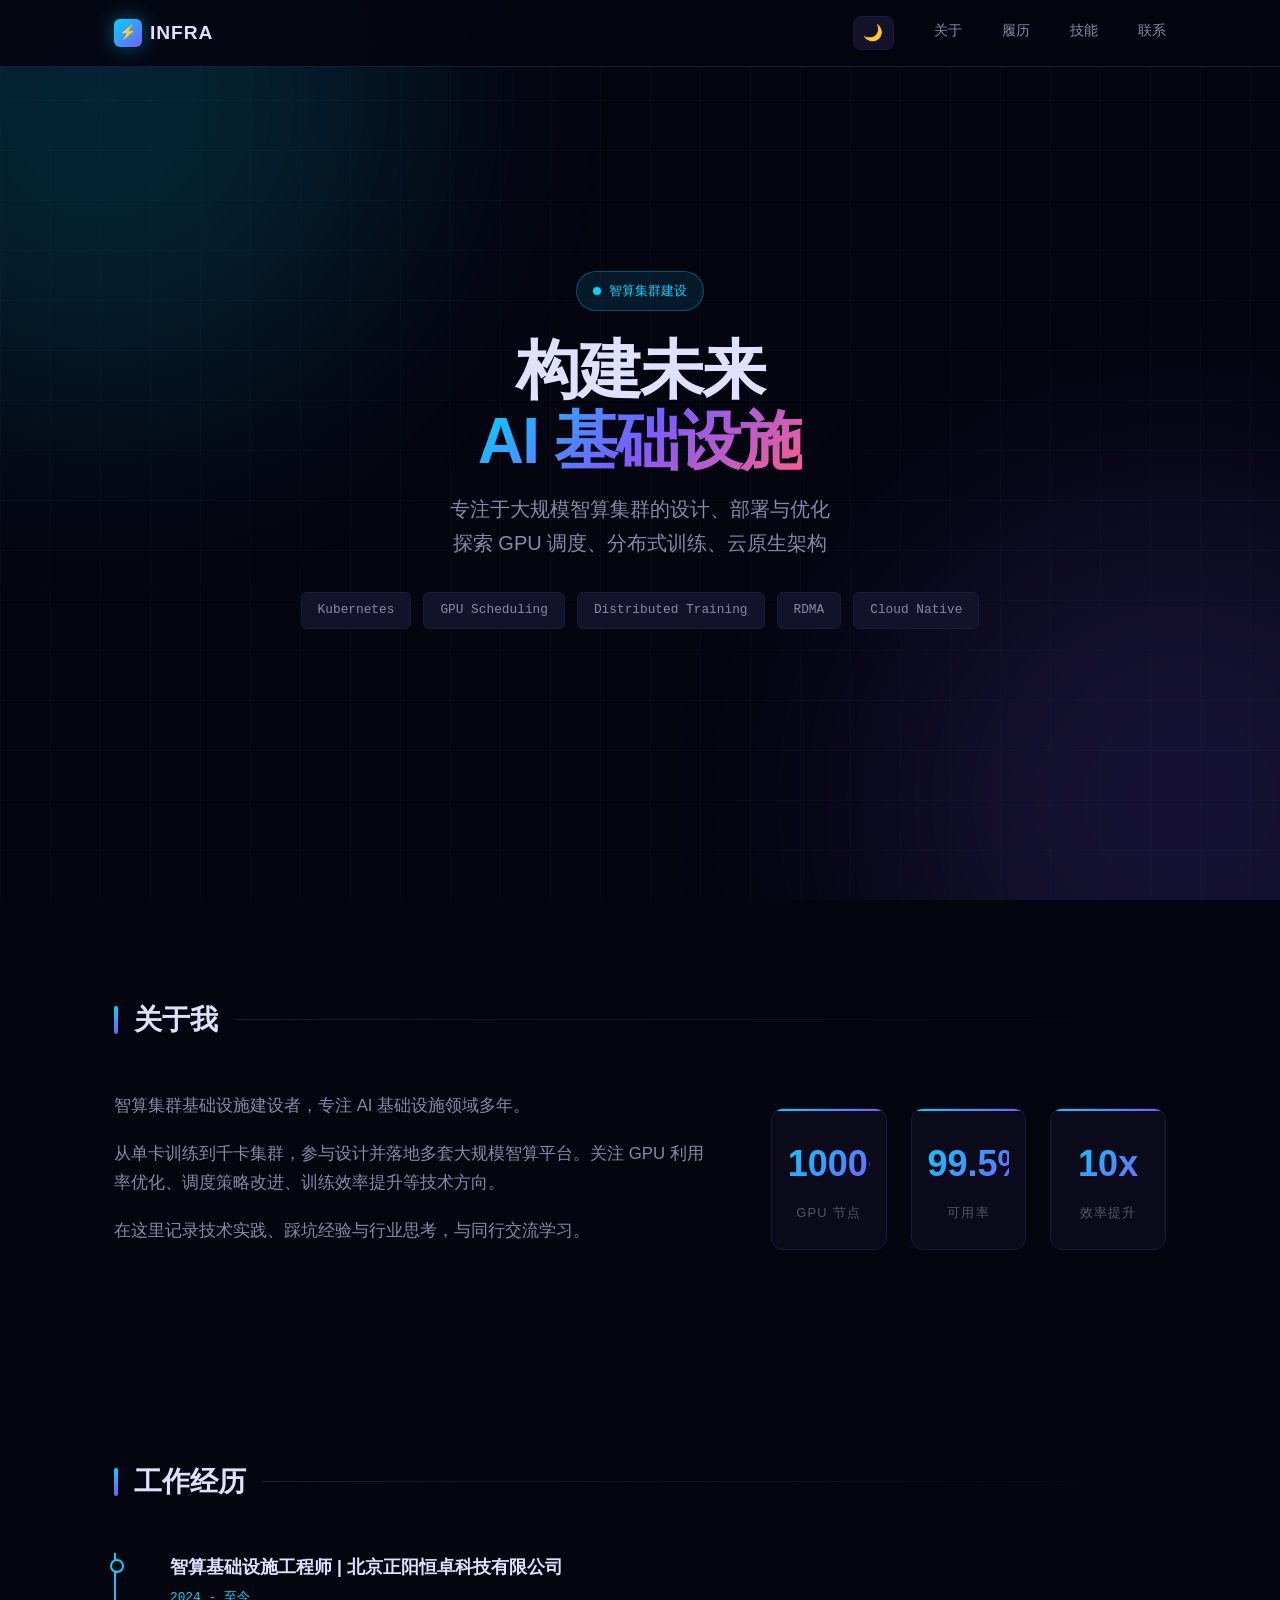
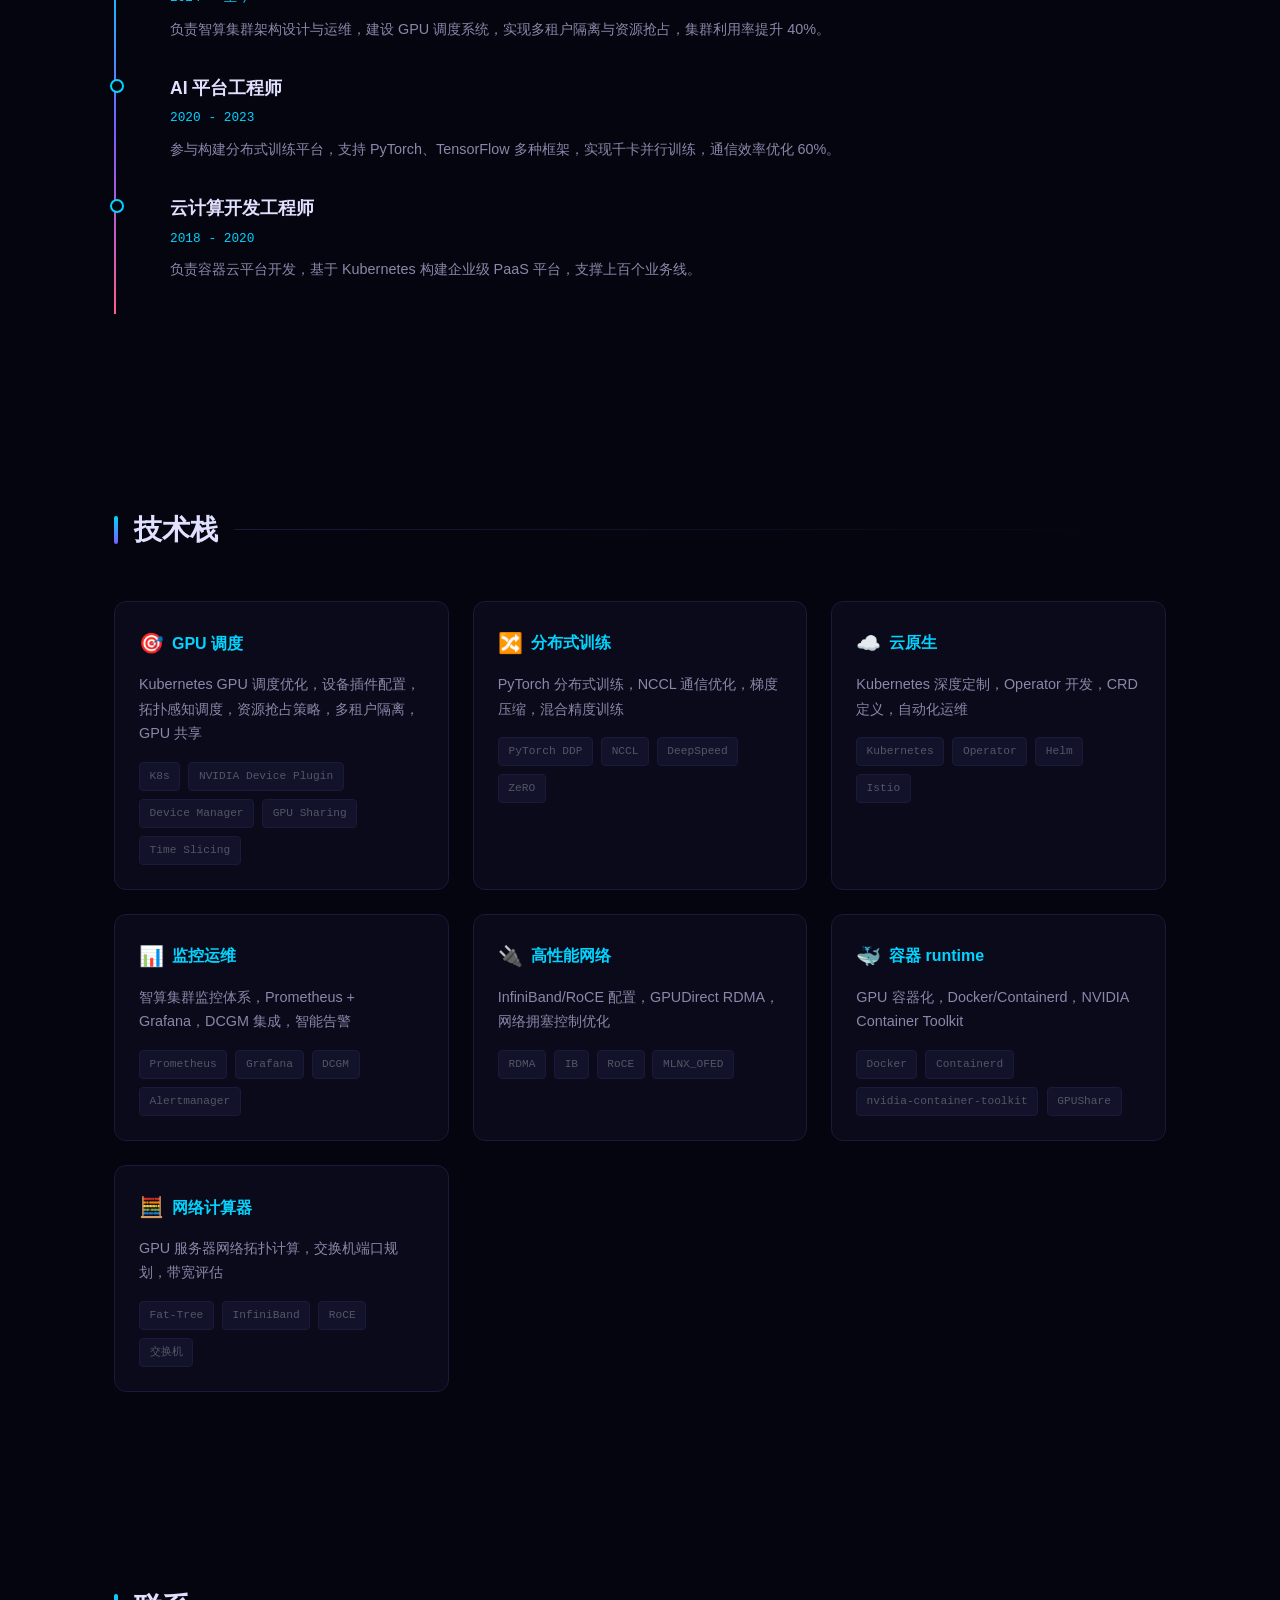
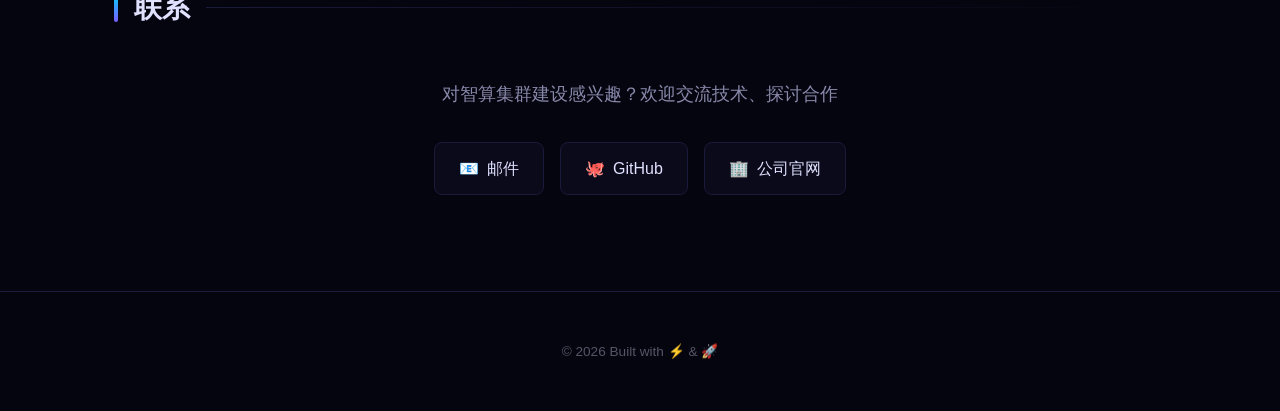
==== index.html @ 7a3b82a7 "feat: 添加网络拓扑计算器工具" ====
<!DOCTYPE html>
<html lang="zh-CN">
<head>
    <meta charset="UTF-8">
    <meta name="viewport" content="width=device-width, initial-scale=1.0">
    <title>智算基础设施 | AI Infrastructure Engineer</title>
    <link rel="stylesheet" href="css/style.css">
    <link rel="icon" href="data:image/svg+xml,<svg xmlns='http://www.w3.org/2000/svg' viewBox='0 0 100 100'><text y='.9em' font-size='90'>⚡</text></svg>">
    <meta name="description" content="智算集群基础设施建设 - GPU调度、分布式训练、容器编排">
</head>
<body>
    <nav class="navbar">
        <div class="nav-container">
            <a href="/" class="logo">
                <span class="logo-icon">⚡</span>
                <span>INFRA</span>
            </a>
            <ul class="nav-links">
                <li><button id="theme-toggle" class="theme-btn" title="切换主题">🌙</button></li>
                <li><a href="#about">关于</a></li>
                <li><a href="#experience">履历</a></li>
                <li><a href="#skills">技能</a></li>
                <li><a href="#contact">联系</a></li>
            </ul>
        </div>
    </nav>

    <section class="hero">
        <div class="hero-content">
            <div class="hero-badge">
                <span class="pulse"></span>
                <span>智算集群建设</span>
            </div>
            <h1>
                构建未来<br>
                <span class="gradient">AI 基础设施</span>
            </h1>
            <p class="subtitle">
                专注于大规模智算集群的设计、部署与优化<br>
                探索 GPU 调度、分布式训练、云原生架构
            </p>
            <div class="hero-tags">
                <span class="tag">Kubernetes</span>
                <span class="tag">GPU Scheduling</span>
                <span class="tag">Distributed Training</span>
                <span class="tag">RDMA</span>
                <span class="tag">Cloud Native</span>
            </div>
        </div>
    </section>

    <main>
        <section id="about" class="section">
            <div class="container">
                <h2 class="section-title">关于我</h2>
                <div class="about-content">
                    <div class="about-text">
                        <p>智算集群基础设施建设者，专注 AI 基础设施领域多年。</p>
                        <p>从单卡训练到千卡集群，参与设计并落地多套大规模智算平台。关注 GPU 利用率优化、调度策略改进、训练效率提升等技术方向。</p>
                        <p>在这里记录技术实践、踩坑经验与行业思考，与同行交流学习。</p>
                    </div>
                    <div class="about-stats">
                        <div class="stat">
                            <span class="stat-number">1000+</span>
                            <span class="stat-label">GPU 节点</span>
                        </div>
                        <div class="stat">
                            <span class="stat-number">99.5%</span>
                            <span class="stat-label">可用率</span>
                        </div>
                        <div class="stat">
                            <span class="stat-number">10x</span>
                            <span class="stat-label">效率提升</span>
                        </div>
                    </div>
                </div>
            </div>
        </section>

        <section id="experience" class="section">
            <div class="container">
                <h2 class="section-title">工作经历</h2>
                <div class="timeline">
                    <div class="timeline-item">
                        <h3>智算基础设施工程师 | 北京正阳恒卓科技有限公司</h3>
                        <div class="time">2024 - 至今</div>
                        <p>负责智算集群架构设计与运维，建设 GPU 调度系统，实现多租户隔离与资源抢占，集群利用率提升 40%。</p>
                    </div>
                    <div class="timeline-item">
                        <h3>AI 平台工程师</h3>
                        <div class="time">2020 - 2023</div>
                        <p>参与构建分布式训练平台，支持 PyTorch、TensorFlow 多种框架，实现千卡并行训练，通信效率优化 60%。</p>
                    </div>
                    <div class="timeline-item">
                        <h3>云计算开发工程师</h3>
                        <div class="time">2018 - 2020</div>
                        <p>负责容器云平台开发，基于 Kubernetes 构建企业级 PaaS 平台，支撑上百个业务线。</p>
                    </div>
                </div>
            </div>
        </section>

        <section id="skills" class="section">
            <div class="container">
                <h2 class="section-title">技术栈</h2>
                <div class="skills-grid">
                    <a href="docs/gpu-scheduling.html" class="skill-card">
                        <h3><span class="icon">🎯</span> GPU 调度</h3>
                        <p>Kubernetes GPU 调度优化，设备插件配置，拓扑感知调度，资源抢占策略，多租户隔离，GPU 共享</p>
                        <div class="skill-tags">
                            <span>K8s</span>
                            <span>NVIDIA Device Plugin</span>
                            <span>Device Manager</span>
                            <span>GPU Sharing</span>
                            <span>Time Slicing</span>
                        </div>
                    </a>
                    <a href="docs/distributed-training.html" class="skill-card">
                        <h3><span class="icon">🔀</span> 分布式训练</h3>
                        <p>PyTorch 分布式训练，NCCL 通信优化，梯度压缩，混合精度训练</p>
                        <div class="skill-tags">
                            <span>PyTorch DDP</span>
                            <span>NCCL</span>
                            <span>DeepSpeed</span>
                            <span>ZeRO</span>
                        </div>
                    </a>
                    <a href="docs/cloud-native.html" class="skill-card">
                        <h3><span class="icon">☁️</span> 云原生</h3>
                        <p>Kubernetes 深度定制，Operator 开发，CRD 定义，自动化运维</p>
                        <div class="skill-tags">
                            <span>Kubernetes</span>
                            <span>Operator</span>
                            <span>Helm</span>
                            <span>Istio</span>
                        </div>
                    </a>
                    <a href="docs/monitoring.html" class="skill-card">
                        <h3><span class="icon">📊</span> 监控运维</h3>
                        <p>智算集群监控体系，Prometheus + Grafana，DCGM 集成，智能告警</p>
                        <div class="skill-tags">
                            <span>Prometheus</span>
                            <span>Grafana</span>
                            <span>DCGM</span>
                            <span>Alertmanager</span>
                        </div>
                    </a>
                    <a href="docs/network.html" class="skill-card">
                        <h3><span class="icon">🔌</span> 高性能网络</h3>
                        <p>InfiniBand/RoCE 配置，GPUDirect RDMA，网络拥塞控制优化</p>
                        <div class="skill-tags">
                            <span>RDMA</span>
                            <span>IB</span>
                            <span>RoCE</span>
                            <span>MLNX_OFED</span>
                        </div>
                    </a>
                    <a href="docs/container.html" class="skill-card">
                        <h3><span class="icon">🐳</span> 容器 runtime</h3>
                        <p>GPU 容器化，Docker/Containerd，NVIDIA Container Toolkit</p>
                        <div class="skill-tags">
                            <span>Docker</span>
                            <span>Containerd</span>
                            <span>nvidia-container-toolkit</span>
                            <span>GPUShare</span>
                        </div>
                    </a>
                    <a href="docs/network-calc.html" class="skill-card">
                        <h3><span class="icon">🧮</span> 网络计算器</h3>
                        <p>GPU 服务器网络拓扑计算，交换机端口规划，带宽评估</p>
                        <div class="skill-tags">
                            <span>Fat-Tree</span>
                            <span>InfiniBand</span>
                            <span>RoCE</span>
                            <span>交换机</span>
                        </div>
                    </a>
                </div>
            </div>
        </section>

        <section id="contact" class="section">
            <div class="container">
                <h2 class="section-title">联系</h2>
                <div class="contact-content">
                    <p>对智算集群建设感兴趣？欢迎交流技术、探讨合作</p>
                    <div class="contact-links">
                        <a href="mailto:fanshenghui@zhengytech.com" class="contact-link">
                            <span>📧</span> 邮件
                        </a>
                        <a href="https://github.com/fansh0102" target="_blank" class="contact-link">
                            <span>🐙</span> GitHub
                        </a>
                        <a href="https://www.zhengytech.com/" target="_blank" class="contact-link">
                            <span>🏢</span> 公司官网
                        </a>
                    </div>
                </div>
            </div>
        </section>
    </main>

    <footer>
        <div class="container">
            <p>&copy; 2026 Built with ⚡ & 🚀</p>
        </div>
    </footer>

    <script>
    // 主题切换
    const toggle = document.getElementById('theme-toggle');
    const root = document.documentElement;
    
    // 读取本地保存的主题
    const savedTheme = localStorage.getItem('theme');
    if (savedTheme === 'light') {
        root.setAttribute('data-theme', 'light');
        toggle.textContent = '☀️';
    }
    
    toggle.addEventListener('click', () => {
        const current = root.getAttribute('data-theme');
        if (current === 'light') {
            root.removeAttribute('data-theme');
            localStorage.setItem('theme', 'dark');
            toggle.textContent = '🌙';
        } else {
            root.setAttribute('data-theme', 'light');
            localStorage.setItem('theme', 'light');
            toggle.textContent = '☀️';
        }
    });
    
    // 入场动画
    const observer = new IntersectionObserver((entries) => {
        entries.forEach(entry => {
            if (entry.isIntersecting) {
                entry.target.classList.add('visible');
            }
        });
    }, { threshold: 0.1 });
    
    document.querySelectorAll('.section, .timeline-item, .skill-card, .stat, .contact-link').forEach(el => {
        el.classList.add('fade-in');
        observer.observe(el);
    });
    </script>
</body>
</html>
---- css/style.css ----
/* === Base === */
:root {
    --bg-primary: #050510;
    --bg-secondary: #0a0a1a;
    --bg-tertiary: #12122a;
    --text-primary: #e0e0ff;
    --text-secondary: #8888aa;
    --text-muted: #555566;
    --accent: #00d4ff;
    --accent-secondary: #7b5cff;
    --accent-tertiary: #ff5c8d;
    --accent-dim: rgba(0, 212, 255, 0.1);
    --border: #1a1a3a;
    --glow: rgba(0, 212, 255, 0.4);
    --font-sans: -apple-system, BlinkMacSystemFont, 'Segoe UI', Roboto, 'Noto Sans SC', sans-serif;
    --font-mono: 'JetBrains Mono', 'Fira Code', 'Consolas', monospace;
}

/* 亮色主题 */
[data-theme="light"] {
    --bg-primary: #f5f7fa;
    --bg-secondary: #ffffff;
    --bg-tertiary: #e8ecf1;
    --text-primary: #1a1a2e;
    --text-secondary: #4a4a6a;
    --text-muted: #8888aa;
    --accent: #0066ff;
    --accent-secondary: #6644ff;
    --accent-tertiary: #ff4477;
    --accent-dim: rgba(0, 102, 255, 0.08);
    --border: #dde1e8;
    --glow: rgba(0, 102, 255, 0.3);
}

[data-theme="light"] body::before {
    background-image: 
        linear-gradient(rgba(0, 102, 255, 0.05) 1px, transparent 1px),
        linear-gradient(90deg, rgba(0, 102, 255, 0.05) 1px, transparent 1px);
}

[data-theme="light"] .navbar {
    background: rgba(245, 247, 250, 0.9);
}

[data-theme="light"] .hero::before {
    background: var(--accent);
}

[data-theme="light"] .hero::after {
    background: var(--accent-secondary);
}

* {
    margin: 0;
    padding: 0;
    box-sizing: border-box;
}

html {
    scroll-behavior: smooth;
}

body {
    font-family: var(--font-sans);
    background: var(--bg-primary);
    color: var(--text-primary);
    line-height: 1.7;
    min-height: 100vh;
    overflow-x: hidden;
}

/* Background grid pattern */
body::before {
    content: '';
    position: fixed;
    top: 0;
    left: 0;
    width: 100%;
    height: 100%;
    background-image: 
        linear-gradient(rgba(0, 212, 255, 0.03) 1px, transparent 1px),
        linear-gradient(90deg, rgba(0, 212, 255, 0.03) 1px, transparent 1px);
    background-size: 50px 50px;
    pointer-events: none;
    z-index: -1;
}

a {
    color: var(--accent);
    text-decoration: none;
    transition: all 0.3s;
}

a:hover {
    color: var(--accent-secondary);
    text-shadow: 0 0 10px var(--glow);
}

.container {
    max-width: 1100px;
    margin: 0 auto;
    padding: 0 1.5rem;
}

/* === Navbar === */
.navbar {
    position: fixed;
    top: 0;
    left: 0;
    right: 0;
    background: rgba(5, 5, 16, 0.9);
    backdrop-filter: blur(20px);
    border-bottom: 1px solid var(--border);
    z-index: 1000;
    padding: 1rem 0;
}

.nav-container {
    max-width: 1100px;
    margin: 0 auto;
    padding: 0 1.5rem;
    display: flex;
    justify-content: space-between;
    align-items: center;
}

.logo {
    font-size: 1.2rem;
    font-weight: 700;
    color: var(--text-primary);
    display: flex;
    align-items: center;
    gap: 0.5rem;
    letter-spacing: 0.05em;
}

.logo .logo-icon {
    width: 28px;
    height: 28px;
    background: linear-gradient(135deg, var(--accent), var(--accent-secondary));
    border-radius: 6px;
    display: flex;
    align-items: center;
    justify-content: center;
    font-size: 14px;
    box-shadow: 0 0 20px var(--glow);
}

.logo:hover {
    color: var(--accent);
    text-shadow: 0 0 20px var(--glow);
}

.nav-links {
    display: flex;
    list-style: none;
    gap: 2.5rem;
}

.nav-links a {
    color: var(--text-secondary);
    font-size: 0.9rem;
    font-weight: 500;
    position: relative;
    padding: 0.25rem 0;
}

.nav-links a::after {
    content: '';
    position: absolute;
    bottom: 0;
    left: 0;
    width: 0;
    height: 2px;
    background: linear-gradient(90deg, var(--accent), var(--accent-secondary));
    transition: width 0.3s;
}

.nav-links a:hover {
    color: var(--text-primary);
}

.nav-links a:hover::after {
    width: 100%;
}

/* 主题切换按钮 */
.theme-btn {
    background: var(--bg-tertiary);
    border: 1px solid var(--border);
    border-radius: 8px;
    padding: 0.4rem 0.6rem;
    font-size: 1rem;
    cursor: pointer;
    transition: all 0.3s;
}

.theme-btn:hover {
    border-color: var(--accent);
    transform: scale(1.1);
}

/* === Hero === */
.hero {
    min-height: 100vh;
    display: flex;
    align-items: center;
    justify-content: center;
    text-align: center;
    padding: 6rem 1.5rem;
    position: relative;
    overflow: hidden;
}

/* Animated gradient orbs */
.hero::before,
.hero::after {
    content: '';
    position: absolute;
    width: 600px;
    height: 600px;
    border-radius: 50%;
    filter: blur(120px);
    opacity: 0.15;
    animation: float 20s ease-in-out infinite;
}

.hero::before {
    background: var(--accent);
    top: -200px;
    left: -200px;
}

.hero::after {
    background: var(--accent-secondary);
    bottom: -200px;
    right: -200px;
    animation-delay: -10s;
}

@keyframes float {
    0%, 100% { transform: translate(0, 0) scale(1); }
    33% { transform: translate(30px, -30px) scale(1.05); }
    66% { transform: translate(-20px, 20px) scale(0.95); }
}

.hero-content {
    position: relative;
    z-index: 1;
    max-width: 800px;
}

.hero-badge {
    display: inline-flex;
    align-items: center;
    gap: 0.5rem;
    padding: 0.5rem 1rem;
    background: var(--accent-dim);
    border: 1px solid rgba(0, 212, 255, 0.3);
    border-radius: 2rem;
    font-size: 0.8rem;
    color: var(--accent);
    margin-bottom: 1.5rem;
    animation: fadeInUp 0.8s ease-out;
}

.hero-badge .pulse {
    width: 8px;
    height: 8px;
    background: var(--accent);
    border-radius: 50%;
    animation: pulse 2s infinite;
}

@keyframes pulse {
    0%, 100% { opacity: 1; transform: scale(1); }
    50% { opacity: 0.5; transform: scale(1.2); }
}

.hero h1 {
    font-size: clamp(2.5rem, 6vw, 4rem);
    font-weight: 800;
    letter-spacing: -0.03em;
    margin-bottom: 1rem;
    line-height: 1.1;
    animation: fadeInUp 0.8s ease-out 0.1s both;
}

.hero h1 .gradient {
    background: linear-gradient(135deg, var(--accent) 0%, var(--accent-secondary) 50%, var(--accent-tertiary) 100%);
    -webkit-background-clip: text;
    -webkit-text-fill-color: transparent;
    background-clip: text;
}

.hero .subtitle {
    font-size: 1.25rem;
    color: var(--text-secondary);
    margin-bottom: 2rem;
    animation: fadeInUp 0.8s ease-out 0.2s both;
}

.hero-tags {
    display: flex;
    justify-content: center;
    flex-wrap: wrap;
    gap: 0.75rem;
    animation: fadeInUp 0.8s ease-out 0.3s both;
}

.tag {
    padding: 0.4rem 1rem;
    background: var(--bg-tertiary);
    border: 1px solid var(--border);
    border-radius: 6px;
    font-size: 0.8rem;
    color: var(--text-secondary);
    font-family: var(--font-mono);
    transition: all 0.3s;
}

.tag:hover {
    border-color: var(--accent);
    color: var(--accent);
    box-shadow: 0 0 15px rgba(0, 212, 255, 0.2);
}

@keyframes fadeInUp {
    from {
        opacity: 0;
        transform: translateY(20px);
    }
    to {
        opacity: 1;
        transform: translateY(0);
    }
}

/* === Section === */
.section {
    padding: 6rem 0;
    position: relative;
}

.section-title {
    font-size: 1.75rem;
    font-weight: 700;
    margin-bottom: 3rem;
    display: flex;
    align-items: center;
    gap: 1rem;
}

.section-title::before {
    content: '';
    width: 4px;
    height: 28px;
    background: linear-gradient(180deg, var(--accent), var(--accent-secondary));
    border-radius: 2px;
}

.section-title::after {
    content: '';
    flex: 1;
    height: 1px;
    background: linear-gradient(90deg, var(--border), transparent);
}

/* === About === */
.about-content {
    display: grid;
    grid-template-columns: 1.5fr 1fr;
    gap: 4rem;
    align-items: center;
}

.about-text p {
    color: var(--text-secondary);
    margin-bottom: 1.25rem;
    font-size: 1.05rem;
}

.about-stats {
    display: grid;
    grid-template-columns: repeat(3, 1fr);
    gap: 1.5rem;
}

.stat {
    background: var(--bg-secondary);
    border: 1px solid var(--border);
    border-radius: 12px;
    padding: 1.5rem 1rem;
    text-align: center;
    position: relative;
    overflow: hidden;
}

.stat::before {
    content: '';
    position: absolute;
    top: 0;
    left: 0;
    right: 0;
    height: 2px;
    background: linear-gradient(90deg, var(--accent), var(--accent-secondary));
}

.stat-number {
    display: block;
    font-size: 2.25rem;
    font-weight: 800;
    background: linear-gradient(135deg, var(--accent), var(--accent-secondary));
    -webkit-background-clip: text;
    -webkit-text-fill-color: transparent;
    background-clip: text;
    margin-bottom: 0.25rem;
}

.stat-label {
    font-size: 0.8rem;
    color: var(--text-muted);
    text-transform: uppercase;
    letter-spacing: 0.1em;
}

/* === Timeline === */
.timeline {
    position: relative;
    padding-left: 2rem;
}

.timeline::before {
    content: '';
    position: absolute;
    left: 0;
    top: 0;
    bottom: 0;
    width: 2px;
    background: linear-gradient(180deg, var(--accent), var(--accent-secondary), var(--accent-tertiary));
}

.timeline-item {
    position: relative;
    padding-bottom: 2rem;
    padding-left: 1.5rem;
}

.timeline-item::before {
    content: '';
    position: absolute;
    left: -2rem;
    top: 0.35rem;
    width: 10px;
    height: 10px;
    background: var(--bg-primary);
    border: 2px solid var(--accent);
    border-radius: 50%;
    transform: translateX(-4px);
}

.timeline-item h3 {
    font-size: 1.1rem;
    margin-bottom: 0.25rem;
    color: var(--text-primary);
}

.timeline-item .time {
    font-size: 0.8rem;
    color: var(--accent);
    font-family: var(--font-mono);
    margin-bottom: 0.5rem;
}

.timeline-item p {
    color: var(--text-secondary);
    font-size: 0.9rem;
}

/* === Skills === */
.skills-grid {
    display: grid;
    grid-template-columns: repeat(auto-fit, minmax(280px, 1fr));
    gap: 1.5rem;
}

.skill-card {
    background: var(--bg-secondary);
    border: 1px solid var(--border);
    border-radius: 12px;
    padding: 1.5rem;
    transition: all 0.3s;
}

.skill-card:hover {
    border-color: var(--accent-secondary);
    transform: translateY(-4px);
    box-shadow: 0 10px 40px rgba(0, 0, 0, 0.3);
}

.skill-card h3 {
    font-size: 1rem;
    margin-bottom: 0.75rem;
    display: flex;
    align-items: center;
    gap: 0.5rem;
}

.skill-card h3 .icon {
    font-size: 1.25rem;
}

.skill-card p {
    color: var(--text-secondary);
    font-size: 0.9rem;
    margin-bottom: 1rem;
}

.skill-tags {
    display: flex;
    flex-wrap: wrap;
    gap: 0.5rem;
}

.skill-tags span {
    padding: 0.25rem 0.6rem;
    background: var(--bg-tertiary);
    border-radius: 4px;
    font-size: 0.7rem;
    color: var(--text-muted);
    font-family: var(--font-mono);
    border: 1px solid var(--border);
}

/* === Contact === */
.contact-content {
    text-align: center;
    max-width: 600px;
    margin: 0 auto;
}

.contact-content p {
    color: var(--text-secondary);
    margin-bottom: 2rem;
    font-size: 1.1rem;
}

.contact-links {
    display: flex;
    justify-content: center;
    gap: 1rem;
    flex-wrap: wrap;
}

.contact-link {
    display: inline-flex;
    align-items: center;
    gap: 0.5rem;
    padding: 0.75rem 1.5rem;
    background: var(--bg-secondary);
    border: 1px solid var(--border);
    border-radius: 8px;
    color: var(--text-primary);
    font-weight: 500;
    transition: all 0.3s;
}

.contact-link:hover {
    border-color: var(--accent);
    color: var(--accent);
    box-shadow: 0 0 20px rgba(0, 212, 255, 0.2);
    transform: translateY(-2px);
}

/* === Footer === */
footer {
    padding: 3rem 0;
    border-top: 1px solid var(--border);
    text-align: center;
    color: var(--text-muted);
    font-size: 0.85rem;
}

footer a {
    color: var(--text-muted);
}

footer a:hover {
    color: var(--accent);
}

/* === Responsive === */
@media (max-width: 768px) {
    .nav-links {
        display: none;
    }
    
    .about-content {
        grid-template-columns: 1fr;
    }
    
    .about-stats {
        grid-template-columns: repeat(3, 1fr);
    }
    
    .hero h1 {
        font-size: 2.25rem;
    }
    
    .hero::before,
    .hero::after {
        width: 300px;
        height: 300px;
    }
}

/* === 入场动画 === */
.fade-in {
    opacity: 0;
    transform: translateY(30px);
    transition: opacity 0.6s ease-out, transform 0.6s ease-out;
}

.fade-in.visible {
    opacity: 1;
    transform: translateY(0);
}

/* 延迟动画 */
.timeline-item:nth-child(1) { transition-delay: 0.1s; }
.timeline-item:nth-child(2) { transition-delay: 0.2s; }
.timeline-item:nth-child(3) { transition-delay: 0.3s; }

.skill-card:nth-child(1) { transition-delay: 0.1s; }
.skill-card:nth-child(2) { transition-delay: 0.15s; }
.skill-card:nth-child(3) { transition-delay: 0.2s; }
.skill-card:nth-child(4) { transition-delay: 0.25s; }
.skill-card:nth-child(5) { transition-delay: 0.3s; }
.skill-card:nth-child(6) { transition-delay: 0.35s; }

.stat:nth-child(1) { transition-delay: 0.1s; }
.stat:nth-child(2) { transition-delay: 0.2s; }
.stat:nth-child(3) { transition-delay: 0.3s; }

/* 技能卡片悬停3D效果 */
.skill-card {
    transform-style: preserve-3d;
    perspective: 1000px;
}

.skill-card:hover {
    border-color: var(--accent-secondary);
    transform: translateY(-8px) rotateX(2deg);
    box-shadow: 0 15px 50px rgba(0, 0, 0, 0.3);
}
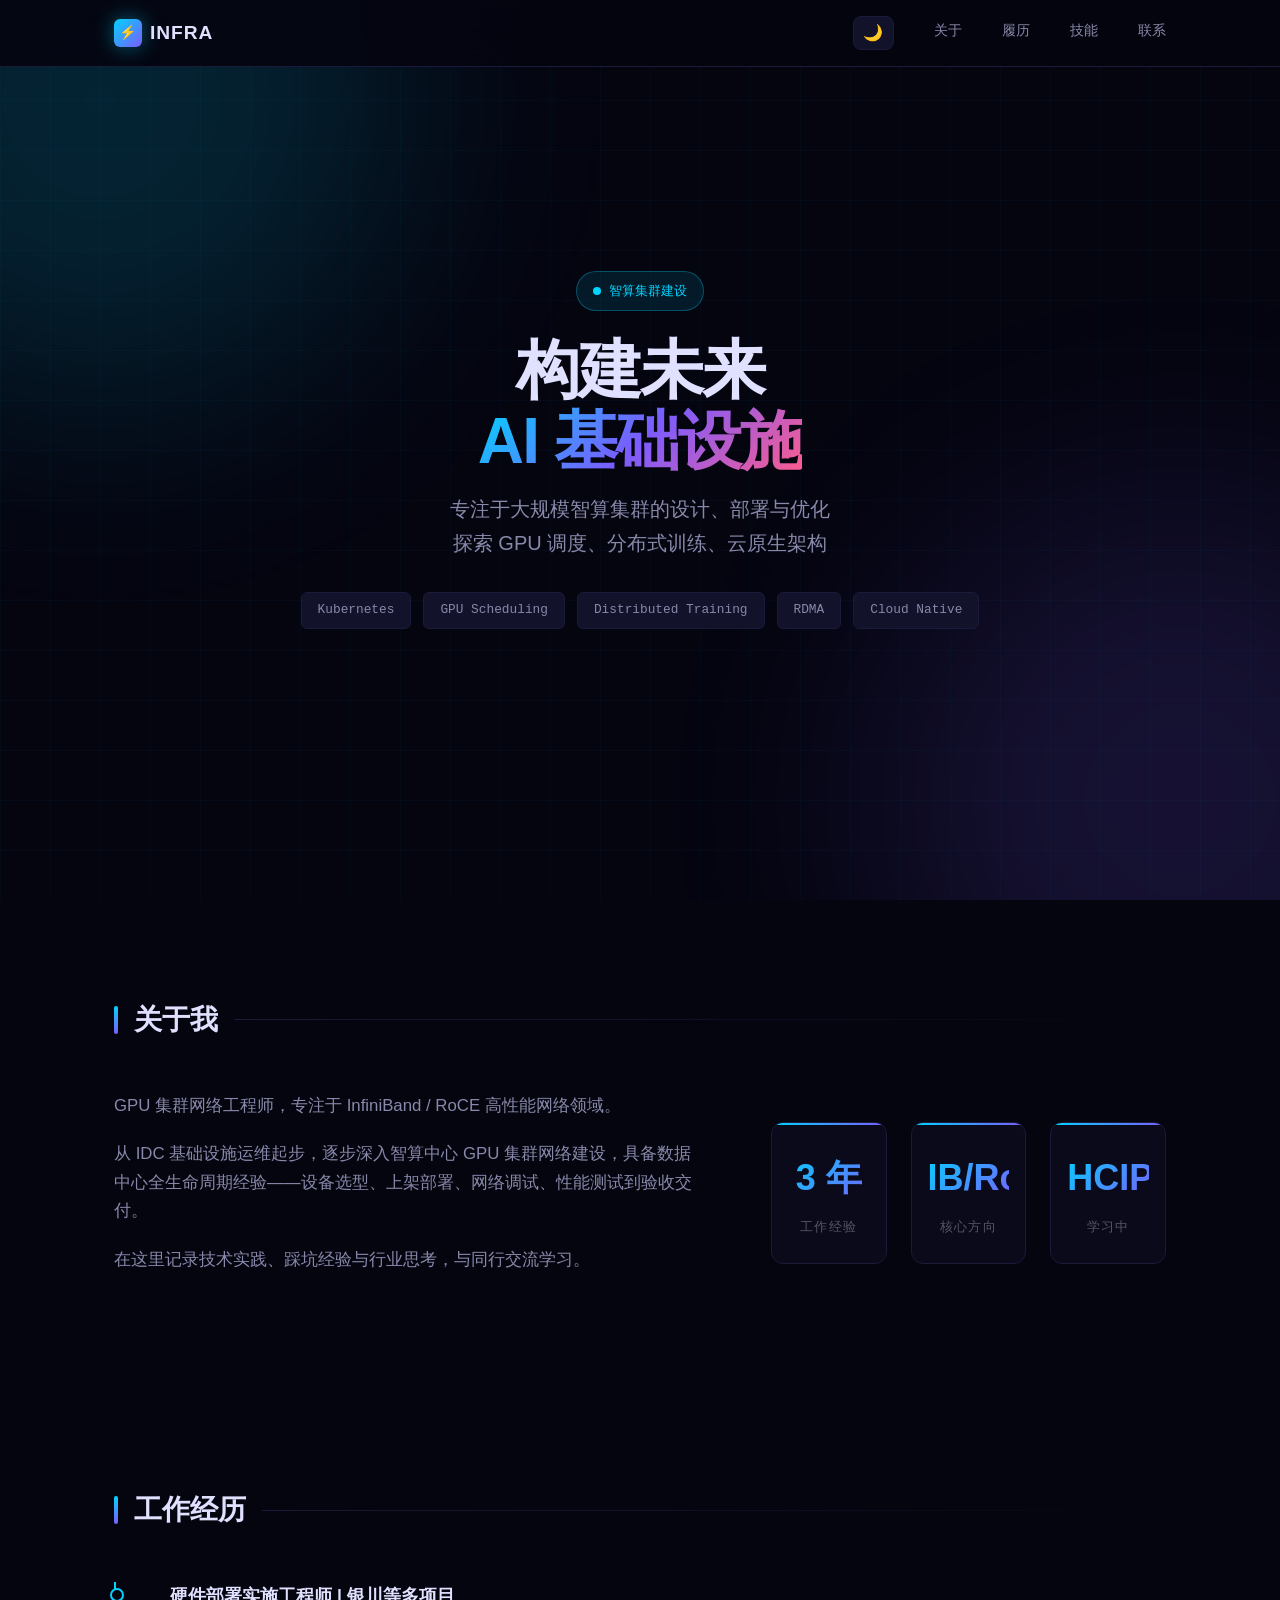
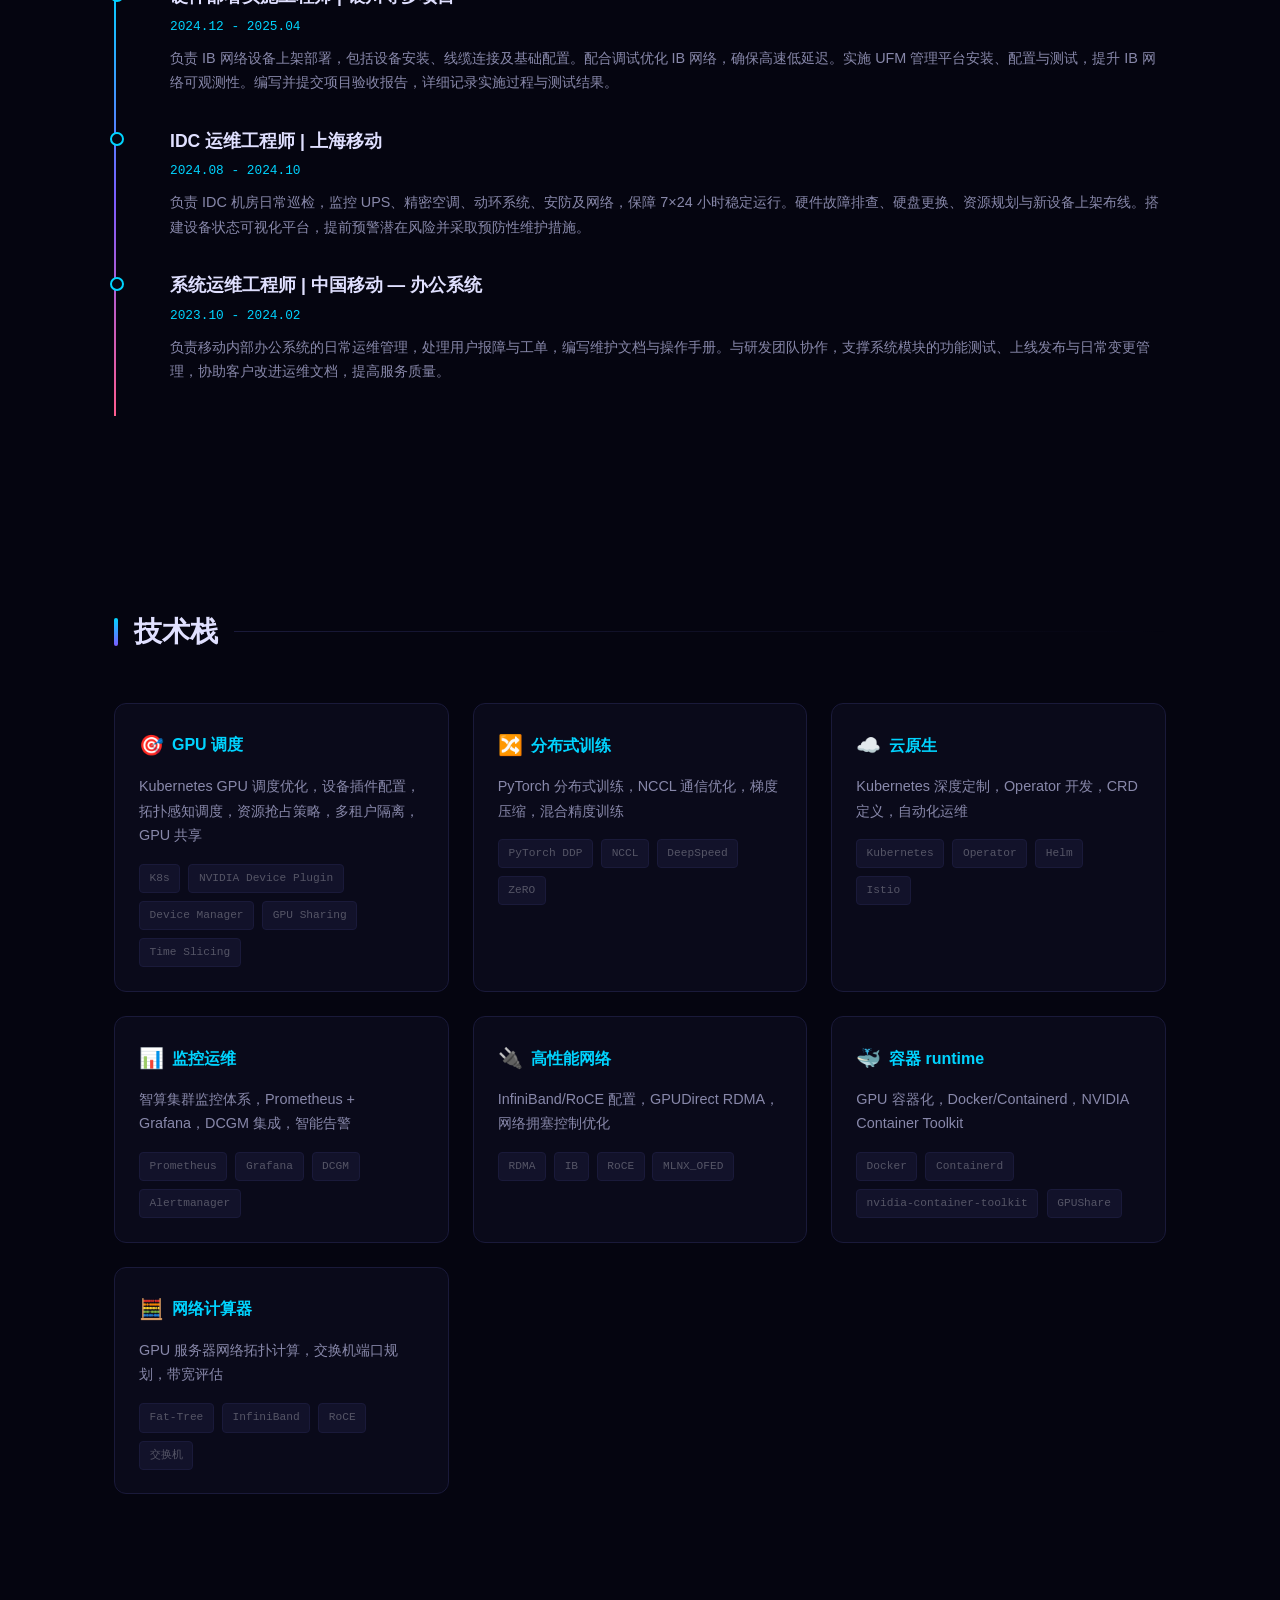
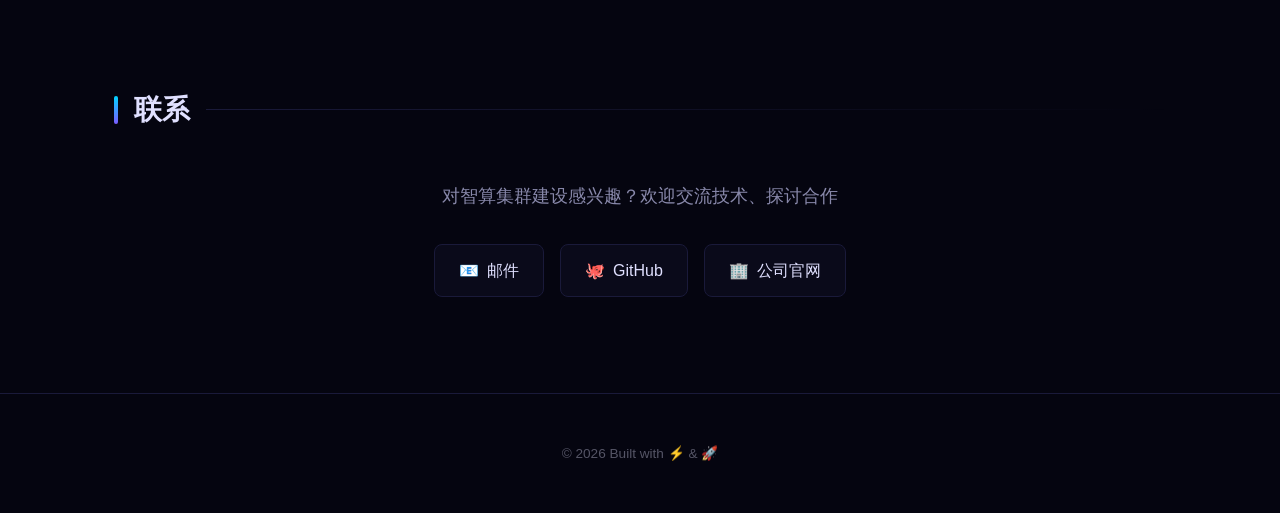
==== commit 2d11c211: "更新工作经历与个人介绍，与简历保持一致 Co-Authored-By: Claude Opus 4.7 <noreply@anthropic.com>" ====
--- a/index.html
+++ b/index.html
@@ -55,22 +55,22 @@
                 <h2 class="section-title">关于我</h2>
                 <div class="about-content">
                     <div class="about-text">
-                        <p>智算集群基础设施建设者，专注 AI 基础设施领域多年。</p>
-                        <p>从单卡训练到千卡集群，参与设计并落地多套大规模智算平台。关注 GPU 利用率优化、调度策略改进、训练效率提升等技术方向。</p>
+                        <p>GPU 集群网络工程师，专注于 InfiniBand / RoCE 高性能网络领域。</p>
+                        <p>从 IDC 基础设施运维起步，逐步深入智算中心 GPU 集群网络建设，具备数据中心全生命周期经验——设备选型、上架部署、网络调试、性能测试到验收交付。</p>
                         <p>在这里记录技术实践、踩坑经验与行业思考，与同行交流学习。</p>
                     </div>
                     <div class="about-stats">
                         <div class="stat">
-                            <span class="stat-number">1000+</span>
-                            <span class="stat-label">GPU 节点</span>
+                            <span class="stat-number">3 年</span>
+                            <span class="stat-label">工作经验</span>
                         </div>
                         <div class="stat">
-                            <span class="stat-number">99.5%</span>
-                            <span class="stat-label">可用率</span>
+                            <span class="stat-number">IB/RoCE</span>
+                            <span class="stat-label">核心方向</span>
                         </div>
                         <div class="stat">
-                            <span class="stat-number">10x</span>
-                            <span class="stat-label">效率提升</span>
+                            <span class="stat-number">HCIP</span>
+                            <span class="stat-label">学习中</span>
                         </div>
                     </div>
                 </div>
@@ -82,19 +82,19 @@
                 <h2 class="section-title">工作经历</h2>
                 <div class="timeline">
                     <div class="timeline-item">
-                        <h3>智算基础设施工程师 | 北京正阳恒卓科技有限公司</h3>
-                        <div class="time">2024 - 至今</div>
-                        <p>负责智算集群架构设计与运维，建设 GPU 调度系统，实现多租户隔离与资源抢占，集群利用率提升 40%。</p>
+                        <h3>硬件部署实施工程师 | 银川等多项目</h3>
+                        <div class="time">2024.12 - 2025.04</div>
+                        <p>负责 IB 网络设备上架部署，包括设备安装、线缆连接及基础配置。配合调试优化 IB 网络，确保高速低延迟。实施 UFM 管理平台安装、配置与测试，提升 IB 网络可观测性。编写并提交项目验收报告，详细记录实施过程与测试结果。</p>
                     </div>
                     <div class="timeline-item">
-                        <h3>AI 平台工程师</h3>
-                        <div class="time">2020 - 2023</div>
-                        <p>参与构建分布式训练平台，支持 PyTorch、TensorFlow 多种框架，实现千卡并行训练，通信效率优化 60%。</p>
+                        <h3>IDC 运维工程师 | 上海移动</h3>
+                        <div class="time">2024.08 - 2024.10</div>
+                        <p>负责 IDC 机房日常巡检，监控 UPS、精密空调、动环系统、安防及网络，保障 7×24 小时稳定运行。硬件故障排查、硬盘更换、资源规划与新设备上架布线。搭建设备状态可视化平台，提前预警潜在风险并采取预防性维护措施。</p>
                     </div>
                     <div class="timeline-item">
-                        <h3>云计算开发工程师</h3>
-                        <div class="time">2018 - 2020</div>
-                        <p>负责容器云平台开发，基于 Kubernetes 构建企业级 PaaS 平台，支撑上百个业务线。</p>
+                        <h3>系统运维工程师 | 中国移动 — 办公系统</h3>
+                        <div class="time">2023.10 - 2024.02</div>
+                        <p>负责移动内部办公系统的日常运维管理，处理用户报障与工单，编写维护文档与操作手册。与研发团队协作，支撑系统模块的功能测试、上线发布与日常变更管理，协助客户改进运维文档，提高服务质量。</p>
                     </div>
                 </div>
             </div>
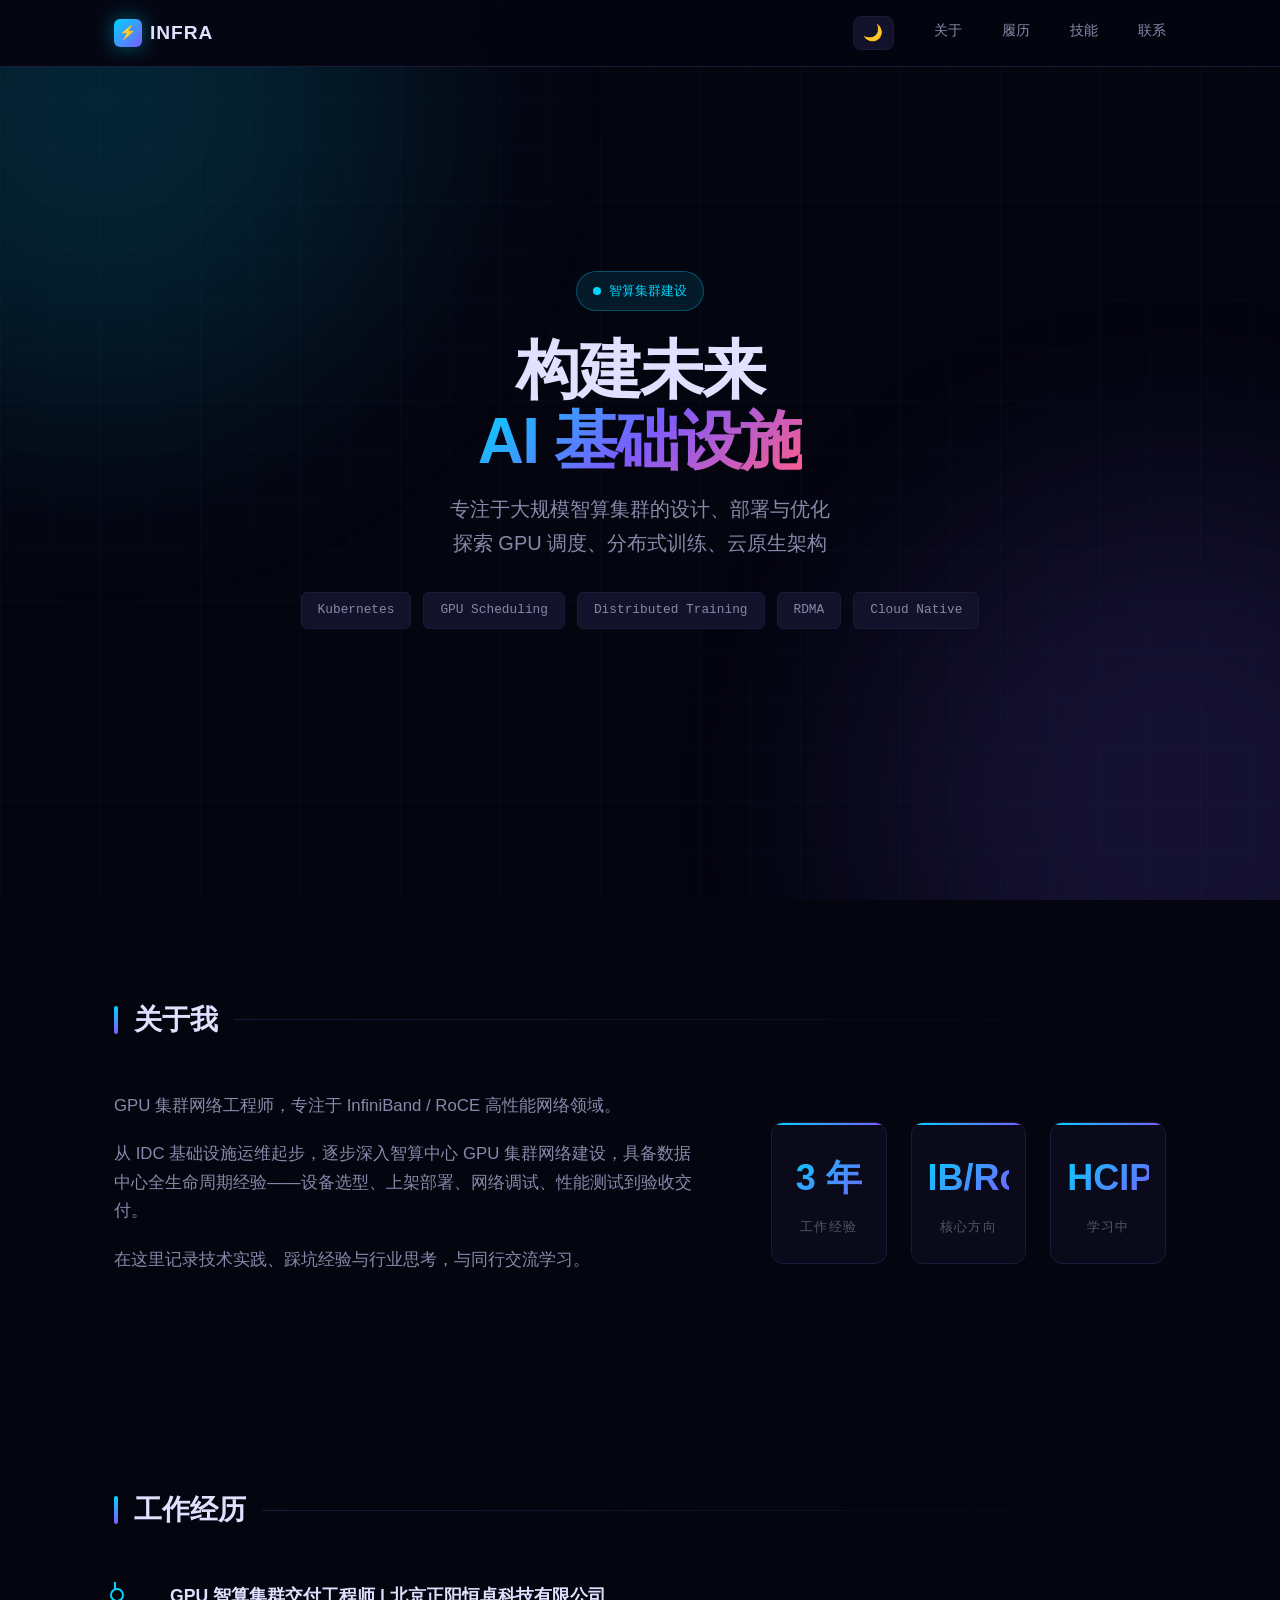
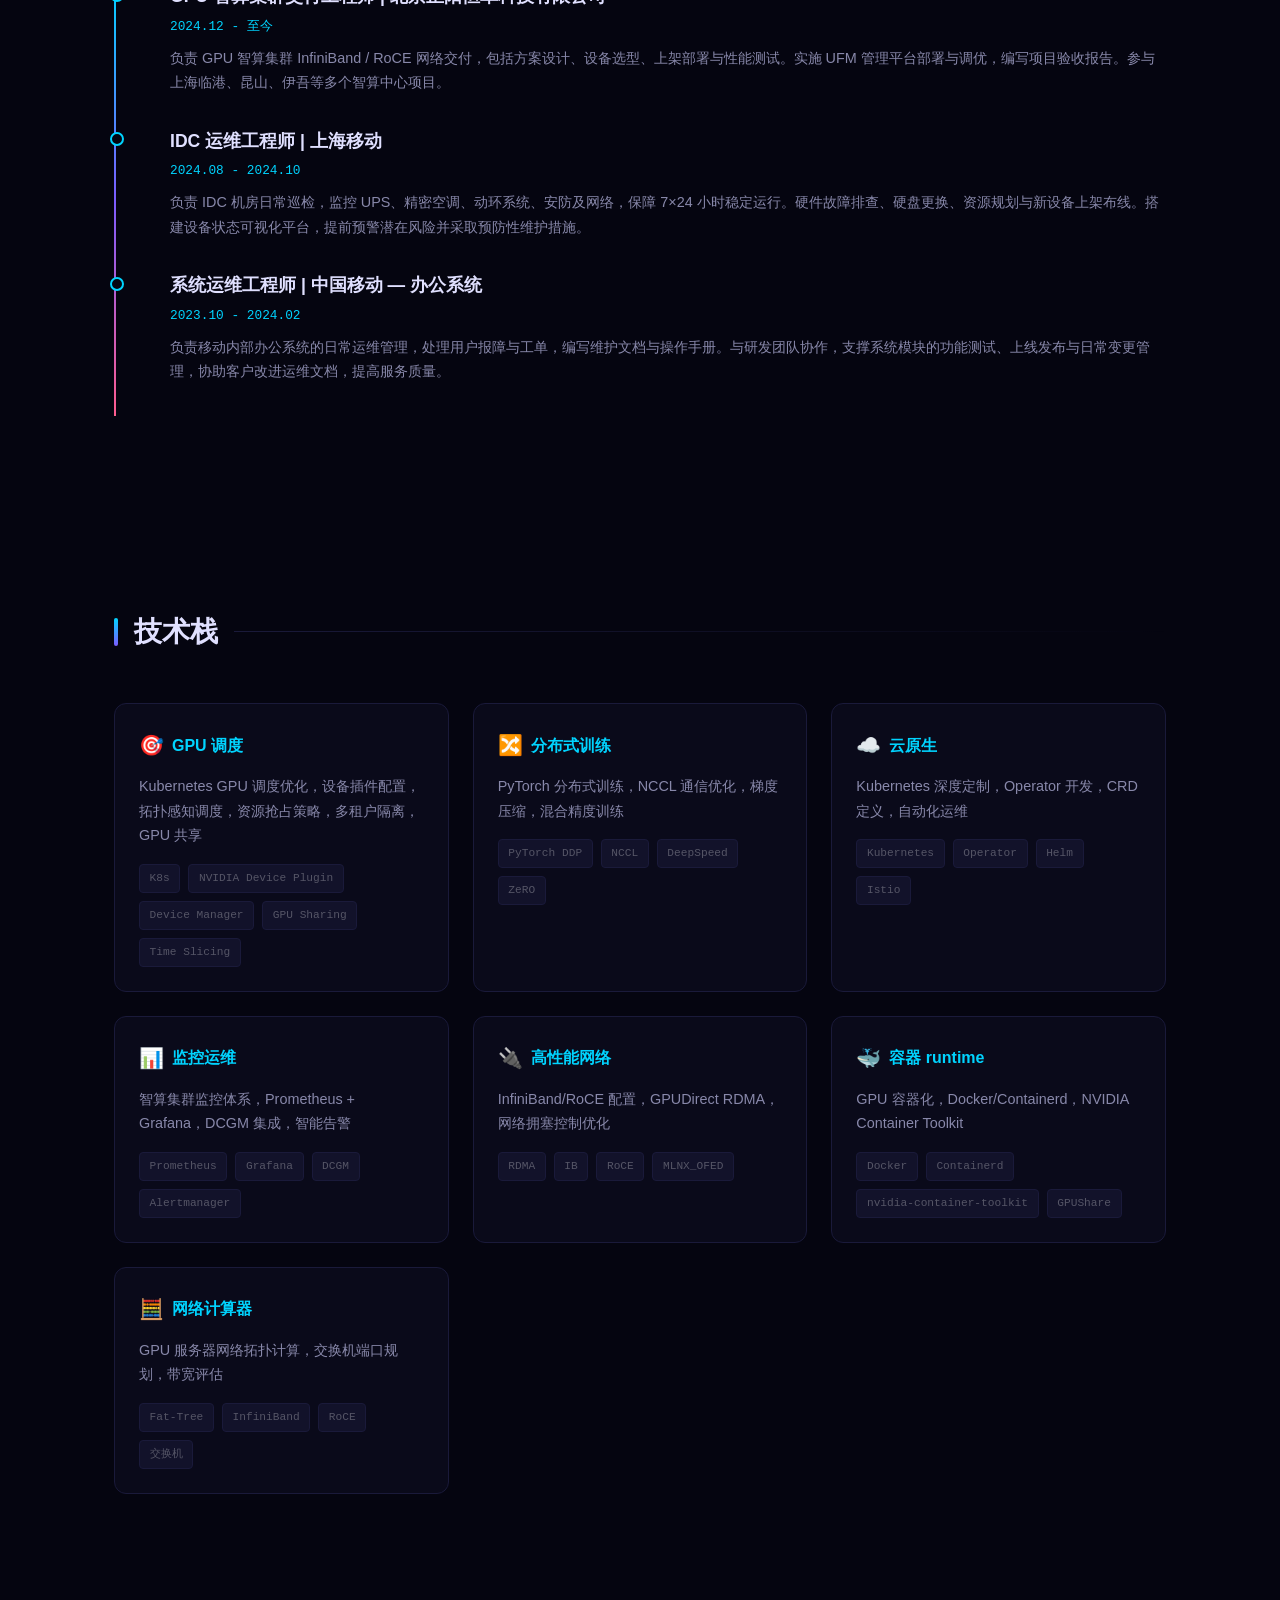
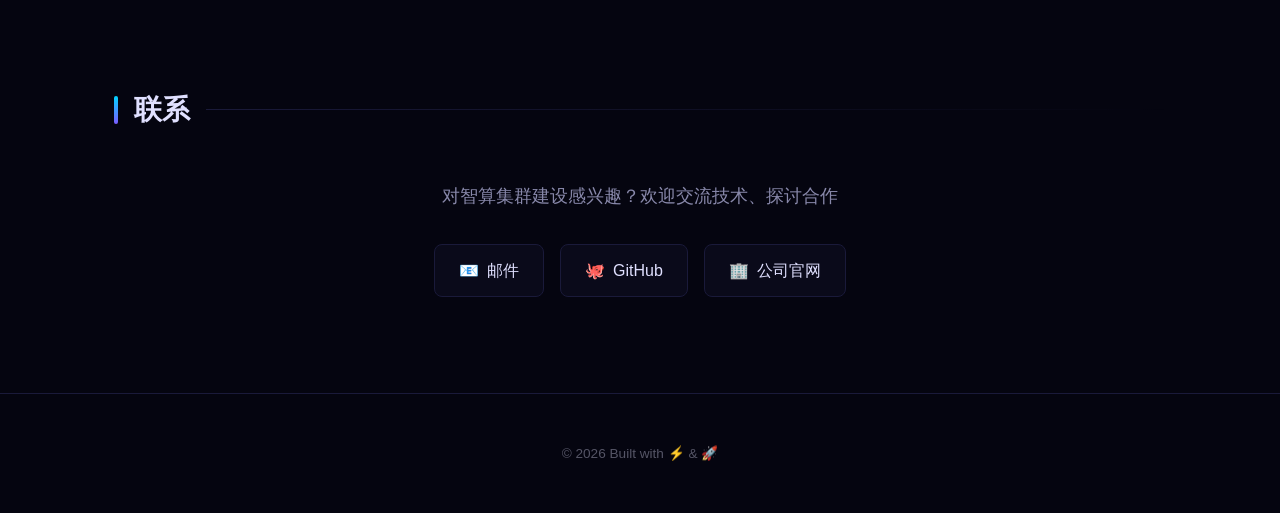
==== commit c89411b1: "修正工作经历：更新为GPU智算集群交付工程师 Co-Authored-By: Claude Opus 4.7 <noreply@anthropic.com>" ====
--- a/index.html
+++ b/index.html
@@ -82,9 +82,9 @@
                 <h2 class="section-title">工作经历</h2>
                 <div class="timeline">
                     <div class="timeline-item">
-                        <h3>硬件部署实施工程师 | 银川等多项目</h3>
-                        <div class="time">2024.12 - 2025.04</div>
-                        <p>负责 IB 网络设备上架部署，包括设备安装、线缆连接及基础配置。配合调试优化 IB 网络，确保高速低延迟。实施 UFM 管理平台安装、配置与测试，提升 IB 网络可观测性。编写并提交项目验收报告，详细记录实施过程与测试结果。</p>
+                        <h3>GPU 智算集群交付工程师 | 北京正阳恒卓科技有限公司</h3>
+                        <div class="time">2024.12 - 至今</div>
+                        <p>负责 GPU 智算集群 InfiniBand / RoCE 网络交付，包括方案设计、设备选型、上架部署与性能测试。实施 UFM 管理平台部署与调优，编写项目验收报告。参与上海临港、昆山、伊吾等多个智算中心项目。</p>
                     </div>
                     <div class="timeline-item">
                         <h3>IDC 运维工程师 | 上海移动</h3>
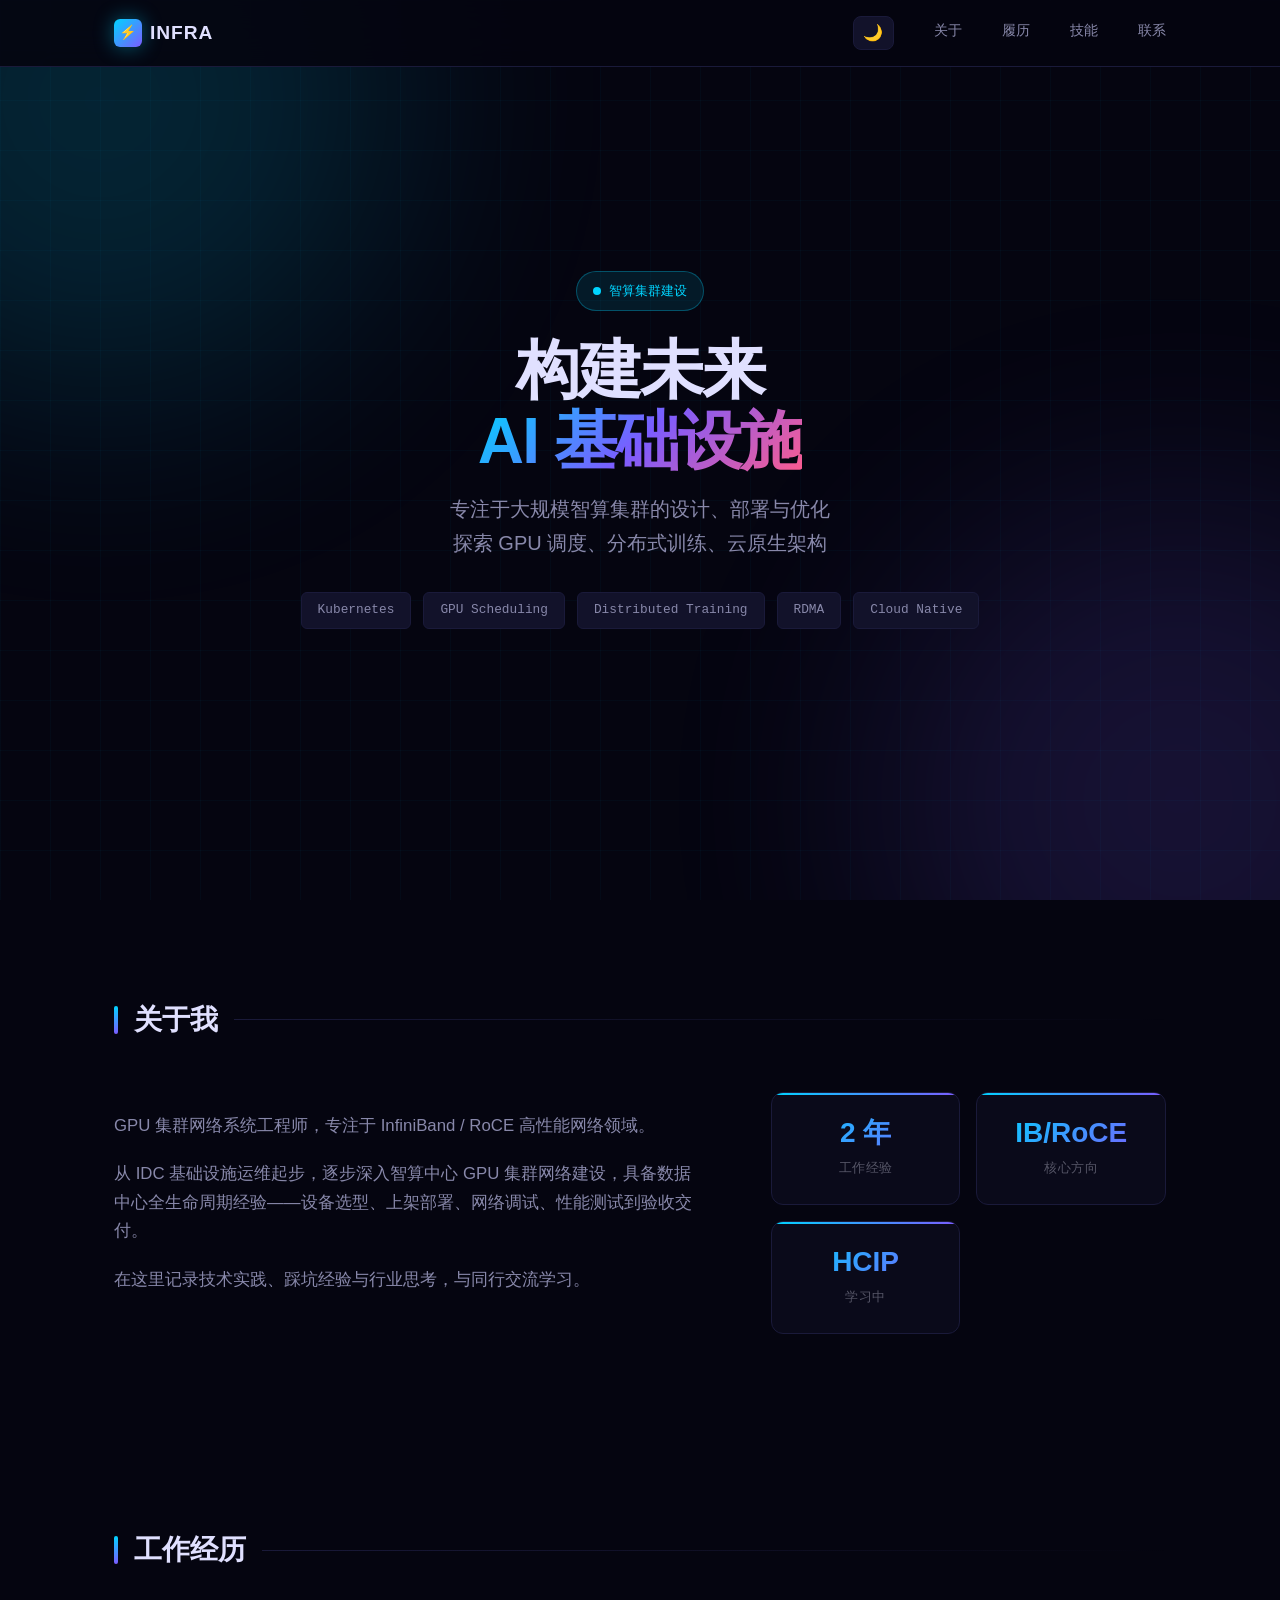
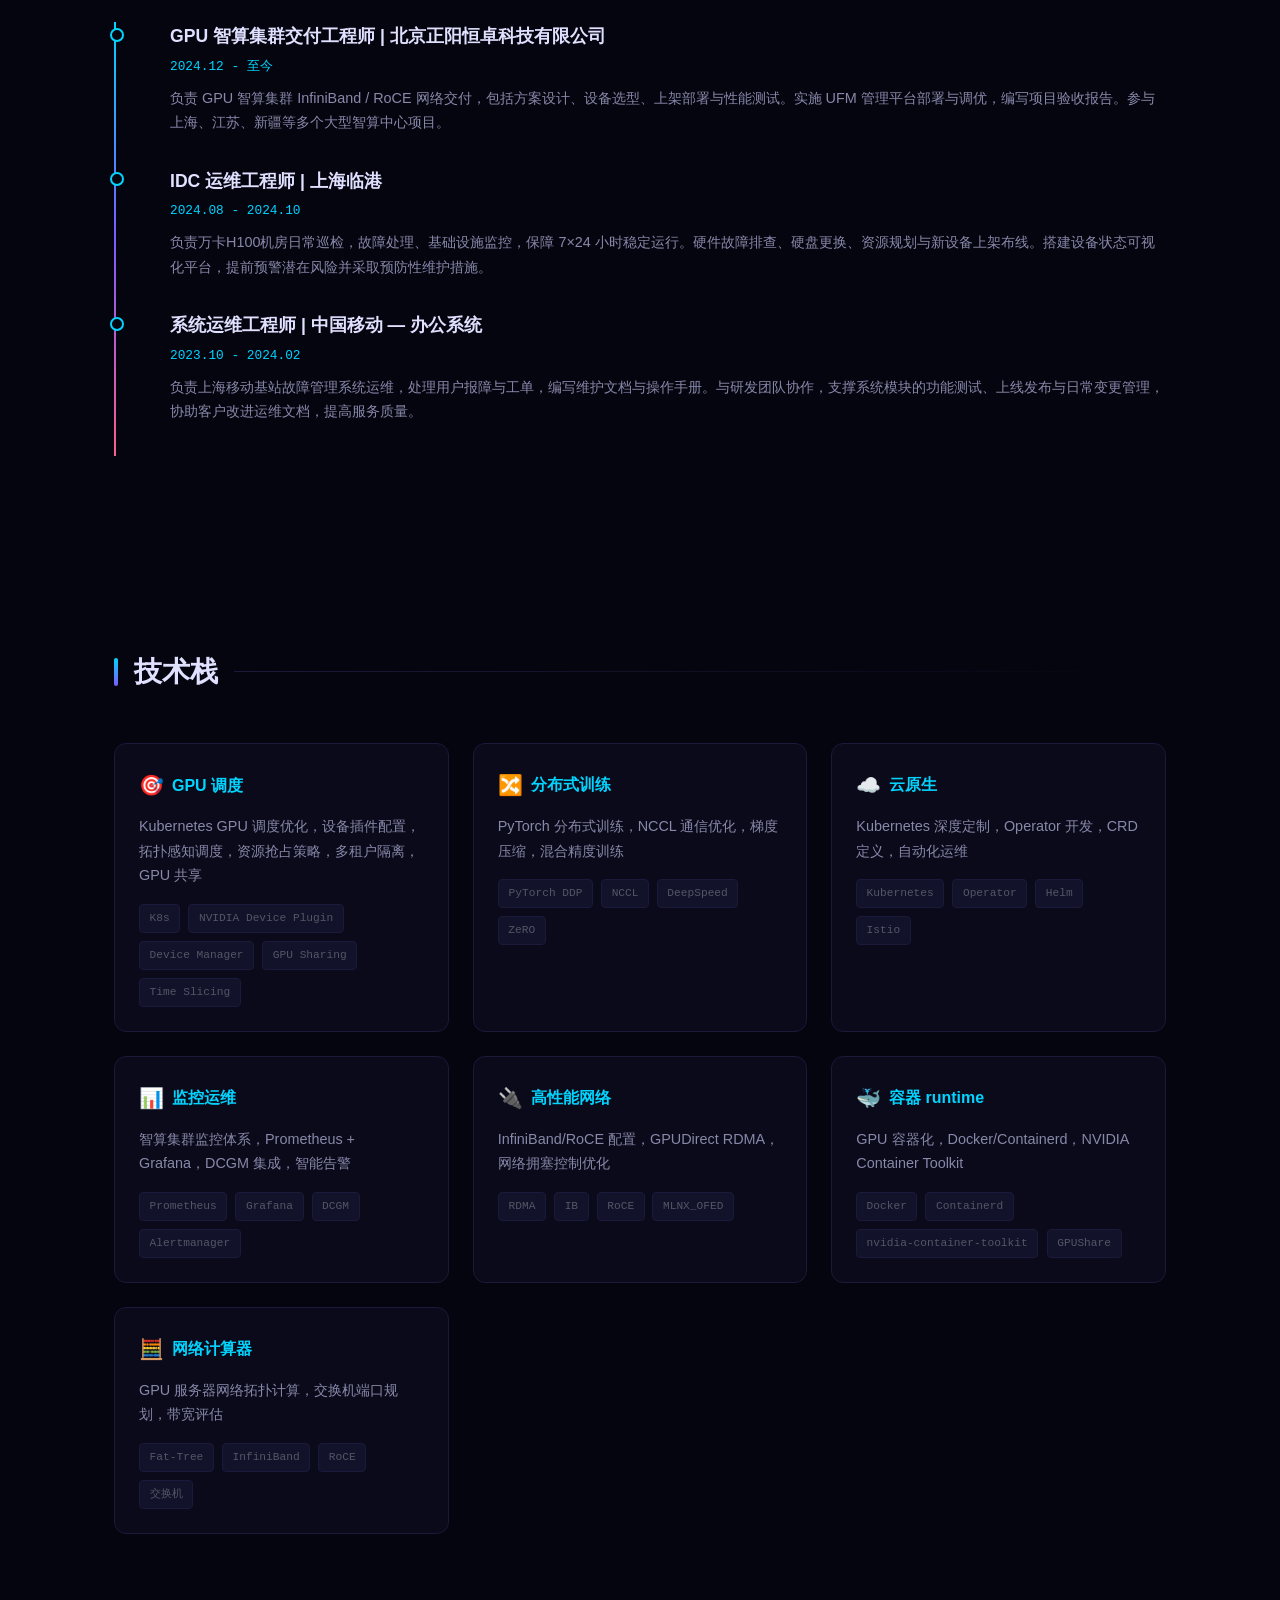
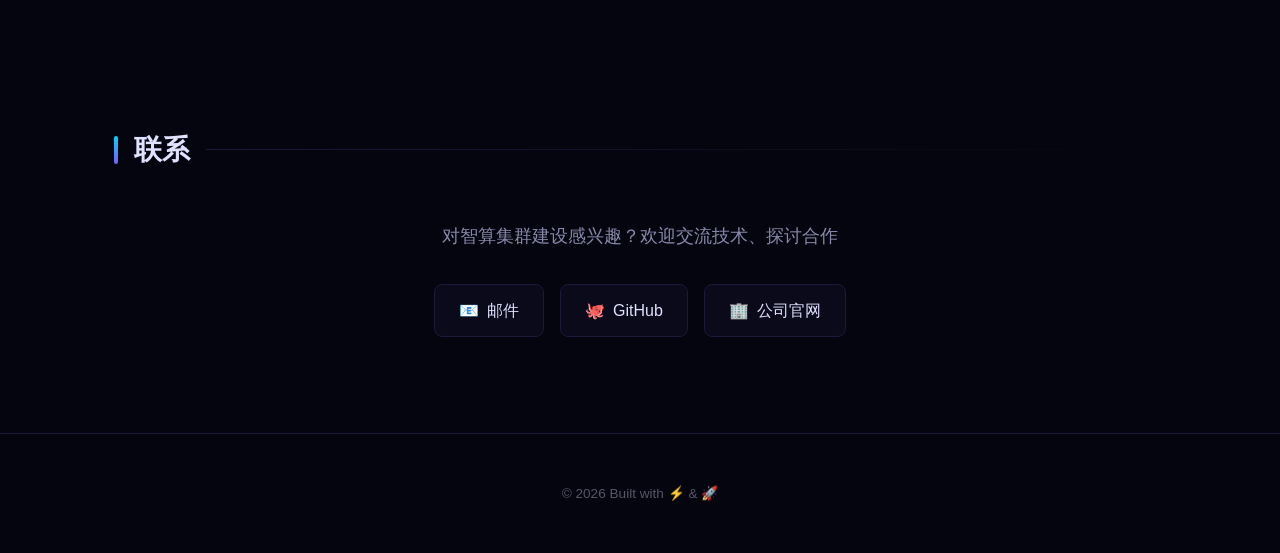
==== commit 86323cae: "Update index.html 优化" ====
--- a/index.html
+++ b/index.html
@@ -55,13 +55,13 @@
                 <h2 class="section-title">关于我</h2>
                 <div class="about-content">
                     <div class="about-text">
-                        <p>GPU 集群网络工程师，专注于 InfiniBand / RoCE 高性能网络领域。</p>
+                        <p>GPU 集群网络系统工程师，专注于 InfiniBand / RoCE 高性能网络领域。</p>
                         <p>从 IDC 基础设施运维起步，逐步深入智算中心 GPU 集群网络建设，具备数据中心全生命周期经验——设备选型、上架部署、网络调试、性能测试到验收交付。</p>
                         <p>在这里记录技术实践、踩坑经验与行业思考，与同行交流学习。</p>
                     </div>
                     <div class="about-stats">
                         <div class="stat">
-                            <span class="stat-number">3 年</span>
+                            <span class="stat-number">2 年</span>
                             <span class="stat-label">工作经验</span>
                         </div>
                         <div class="stat">
@@ -84,17 +84,17 @@
                     <div class="timeline-item">
                         <h3>GPU 智算集群交付工程师 | 北京正阳恒卓科技有限公司</h3>
                         <div class="time">2024.12 - 至今</div>
-                        <p>负责 GPU 智算集群 InfiniBand / RoCE 网络交付，包括方案设计、设备选型、上架部署与性能测试。实施 UFM 管理平台部署与调优，编写项目验收报告。参与上海临港、昆山、伊吾等多个智算中心项目。</p>
+                        <p>负责 GPU 智算集群 InfiniBand / RoCE 网络交付，包括方案设计、设备选型、上架部署与性能测试。实施 UFM 管理平台部署与调优，编写项目验收报告。参与上海、江苏、新疆等多个大型智算中心项目。</p>
                     </div>
                     <div class="timeline-item">
-                        <h3>IDC 运维工程师 | 上海移动</h3>
+                        <h3>IDC 运维工程师 | 上海临港</h3>
                         <div class="time">2024.08 - 2024.10</div>
-                        <p>负责 IDC 机房日常巡检，监控 UPS、精密空调、动环系统、安防及网络，保障 7×24 小时稳定运行。硬件故障排查、硬盘更换、资源规划与新设备上架布线。搭建设备状态可视化平台，提前预警潜在风险并采取预防性维护措施。</p>
+                        <p>负责万卡H100机房日常巡检，故障处理、基础设施监控，保障 7×24 小时稳定运行。硬件故障排查、硬盘更换、资源规划与新设备上架布线。搭建设备状态可视化平台，提前预警潜在风险并采取预防性维护措施。</p>
                     </div>
                     <div class="timeline-item">
                         <h3>系统运维工程师 | 中国移动 — 办公系统</h3>
                         <div class="time">2023.10 - 2024.02</div>
-                        <p>负责移动内部办公系统的日常运维管理，处理用户报障与工单，编写维护文档与操作手册。与研发团队协作，支撑系统模块的功能测试、上线发布与日常变更管理，协助客户改进运维文档，提高服务质量。</p>
+                        <p>负责上海移动基站故障管理系统运维，处理用户报障与工单，编写维护文档与操作手册。与研发团队协作，支撑系统模块的功能测试、上线发布与日常变更管理，协助客户改进运维文档，提高服务质量。</p>
                     </div>
                 </div>
             </div>
@@ -246,4 +246,4 @@
     });
     </script>
 </body>
-</html>+</html>
--- a/css/style.css
+++ b/css/style.css
@@ -382,18 +382,19 @@
 
 .about-stats {
     display: grid;
-    grid-template-columns: repeat(3, 1fr);
-    gap: 1.5rem;
+    grid-template-columns: repeat(auto-fit, minmax(150px, 1fr));
+    gap: 1rem;
 }
 
 .stat {
     background: var(--bg-secondary);
     border: 1px solid var(--border);
     border-radius: 12px;
-    padding: 1.5rem 1rem;
+    padding: 1.5rem 0.75rem;
     text-align: center;
     position: relative;
     overflow: hidden;
+    min-width: 0;
 }
 
 .stat::before {
@@ -408,20 +409,22 @@
 
 .stat-number {
     display: block;
-    font-size: 2.25rem;
+    font-size: clamp(1.35rem, 2.2vw, 1.75rem);
     font-weight: 800;
     background: linear-gradient(135deg, var(--accent), var(--accent-secondary));
     -webkit-background-clip: text;
     -webkit-text-fill-color: transparent;
     background-clip: text;
     margin-bottom: 0.25rem;
+    white-space: nowrap;
+    line-height: 1.15;
 }
 
 .stat-label {
     font-size: 0.8rem;
     color: var(--text-muted);
-    text-transform: uppercase;
-    letter-spacing: 0.1em;
+    letter-spacing: 0.04em;
+    white-space: nowrap;
 }
 
 /* === Timeline === */
@@ -600,7 +603,8 @@
     }
     
     .about-stats {
-        grid-template-columns: repeat(3, 1fr);
+        grid-template-columns: repeat(auto-fit, minmax(140px, 1fr));
+        gap: 1rem;
     }
     
     .hero h1 {
@@ -652,4 +656,4 @@
     border-color: var(--accent-secondary);
     transform: translateY(-8px) rotateX(2deg);
     box-shadow: 0 15px 50px rgba(0, 0, 0, 0.3);
-}+}
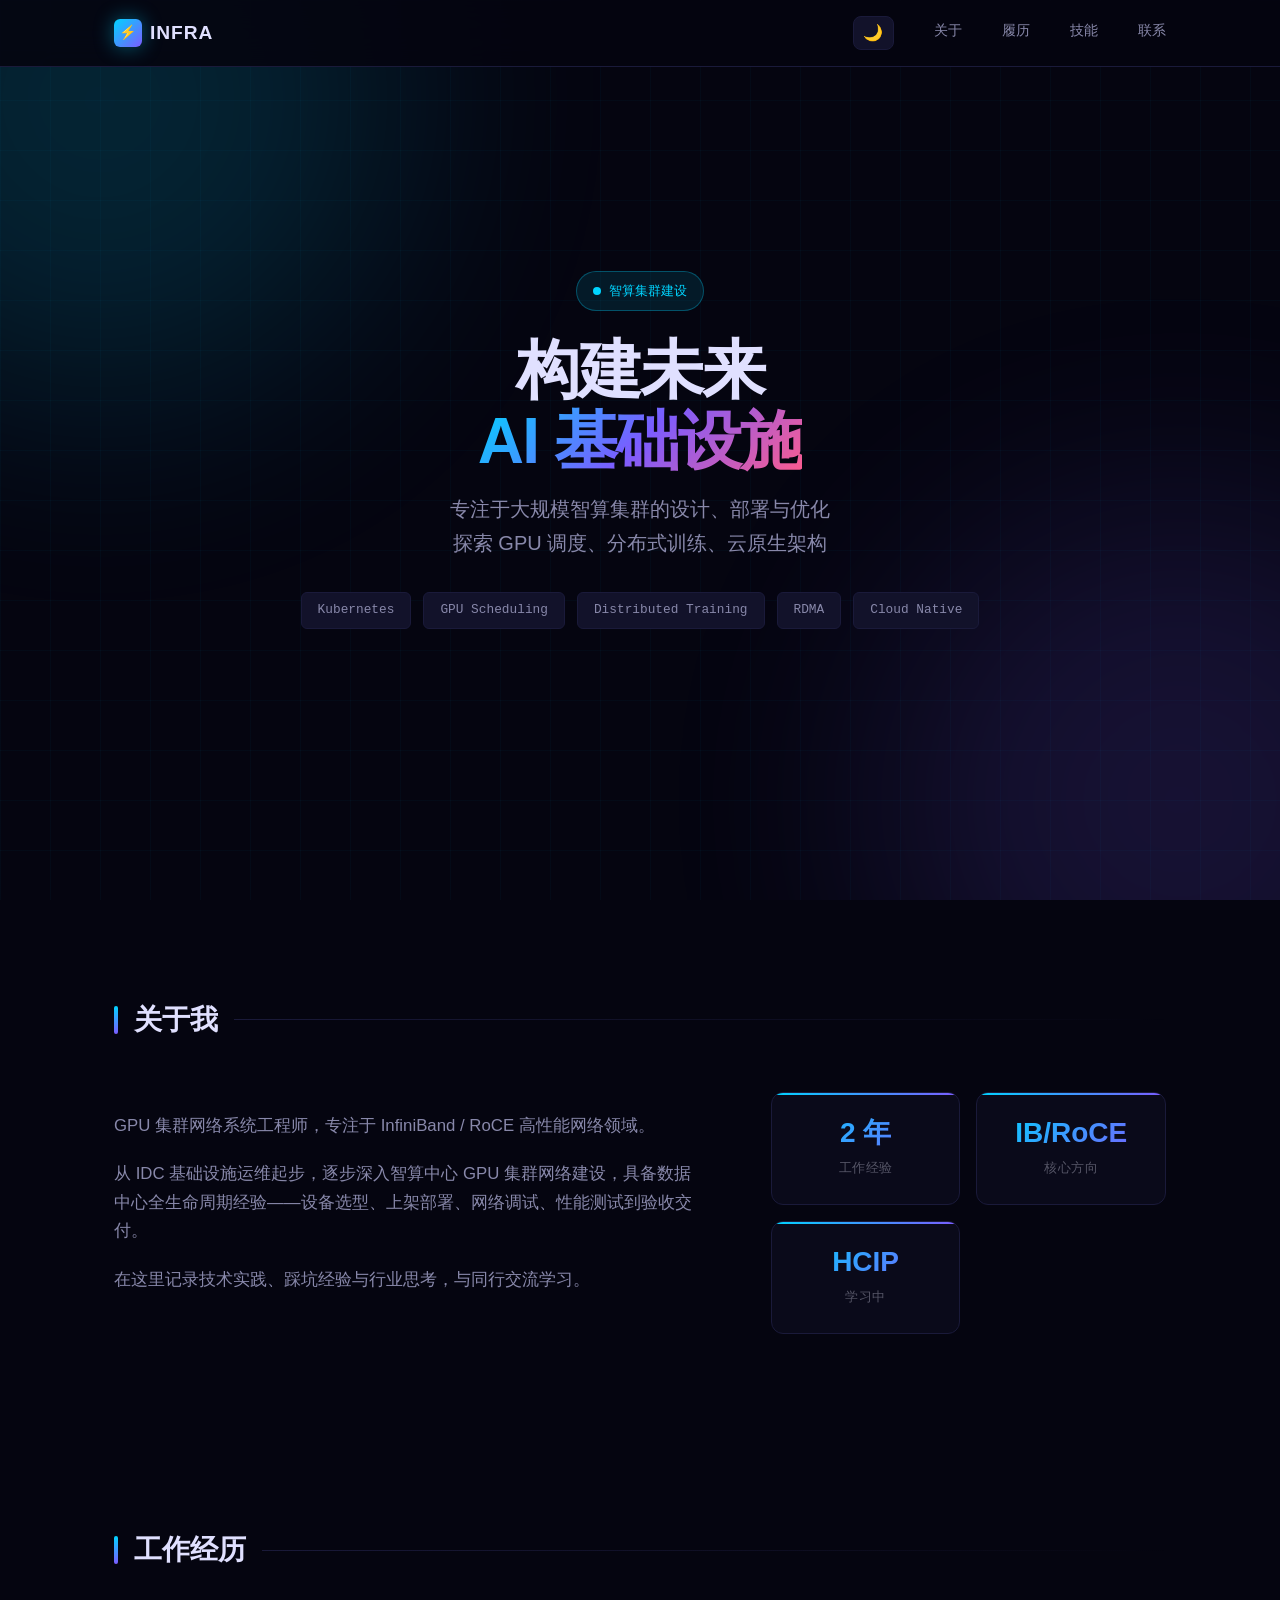
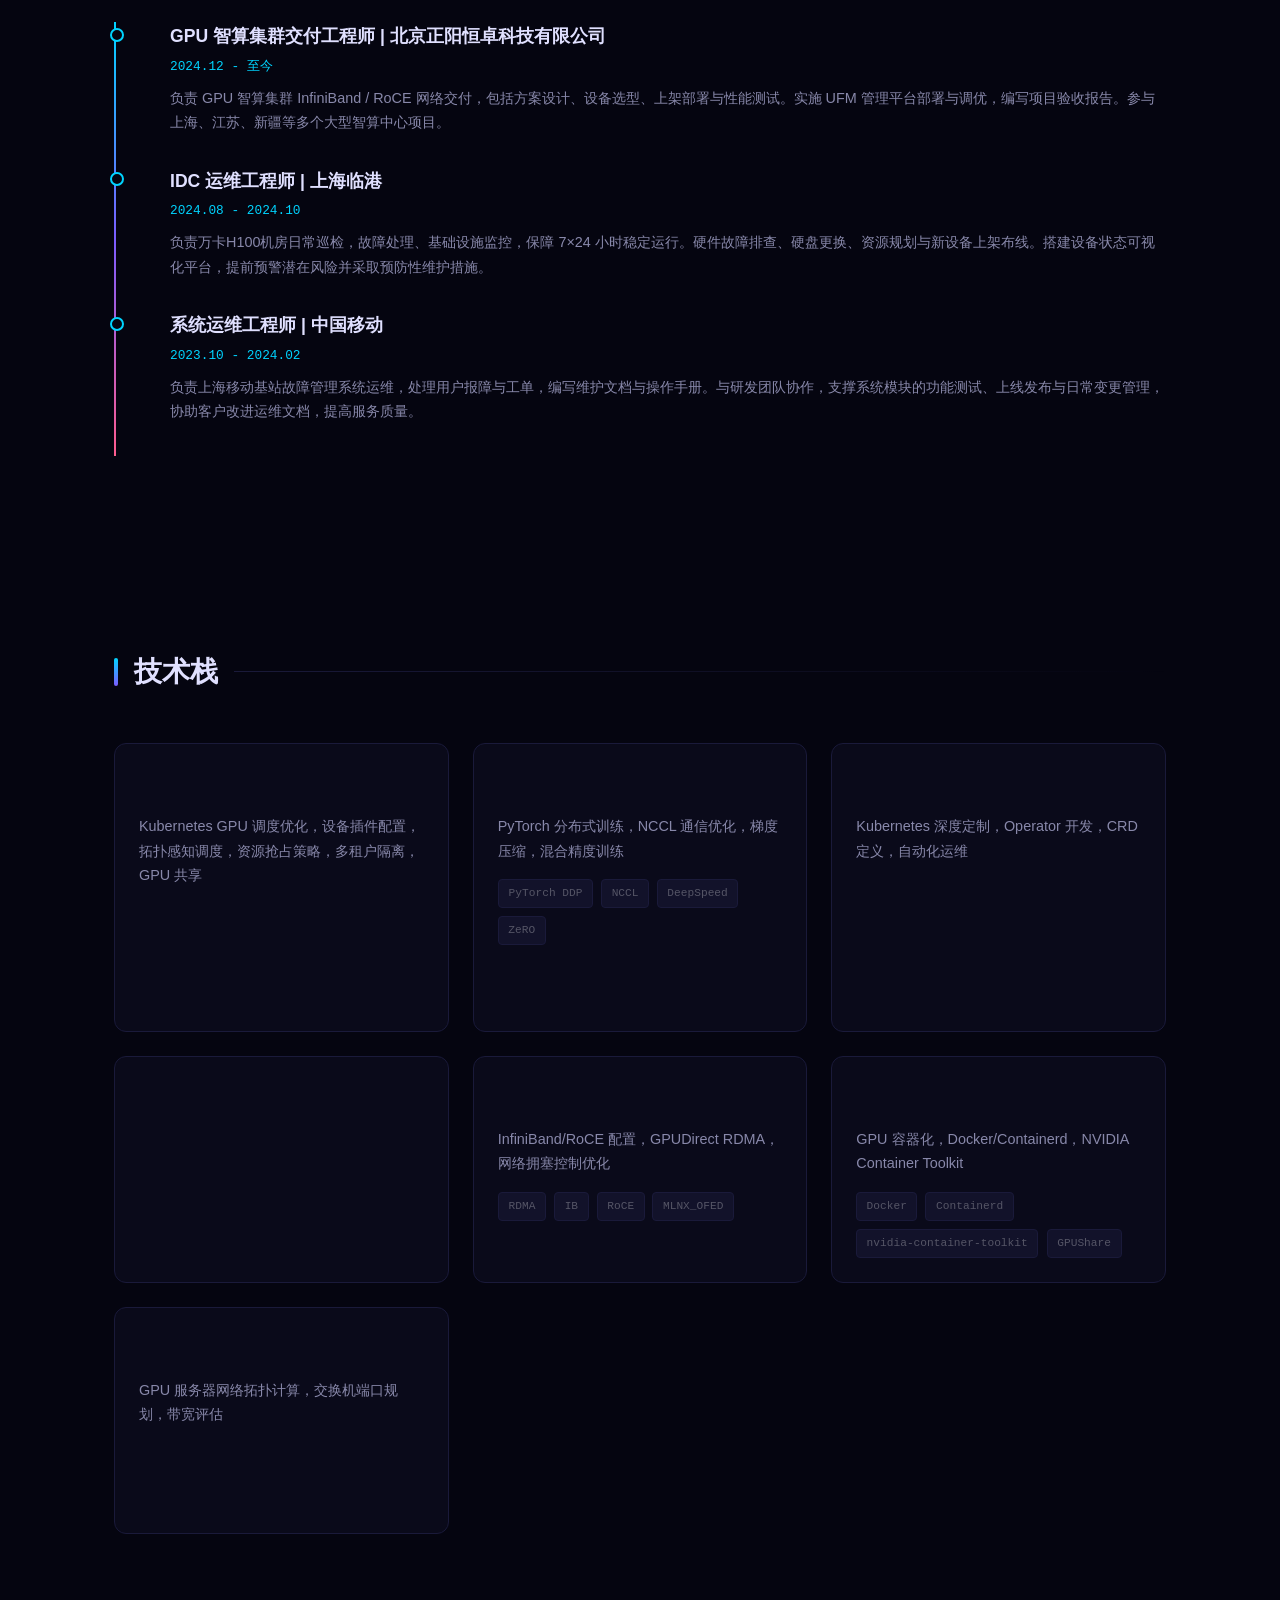
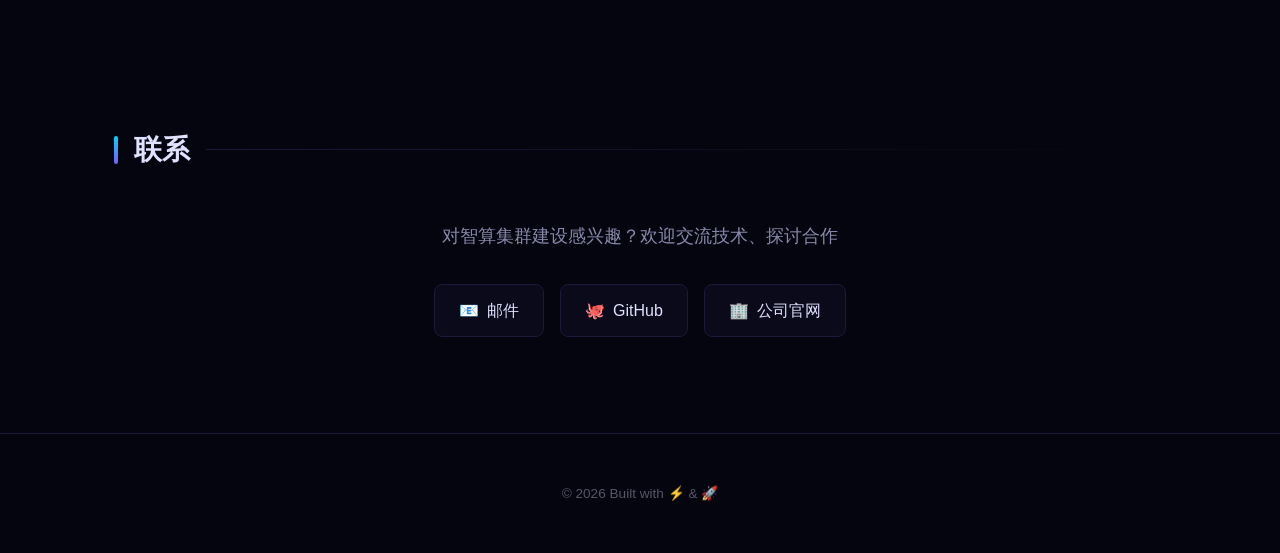
==== commit f17cda17: "Update index.html" ====
--- a/index.html
+++ b/index.html
@@ -92,7 +92,7 @@
                         <p>负责万卡H100机房日常巡检，故障处理、基础设施监控，保障 7×24 小时稳定运行。硬件故障排查、硬盘更换、资源规划与新设备上架布线。搭建设备状态可视化平台，提前预警潜在风险并采取预防性维护措施。</p>
                     </div>
                     <div class="timeline-item">
-                        <h3>系统运维工程师 | 中国移动 — 办公系统</h3>
+                        <h3>系统运维工程师 | 中国移动</h3>
                         <div class="time">2023.10 - 2024.02</div>
                         <p>负责上海移动基站故障管理系统运维，处理用户报障与工单，编写维护文档与操作手册。与研发团队协作，支撑系统模块的功能测试、上线发布与日常变更管理，协助客户改进运维文档，提高服务质量。</p>
                     </div>
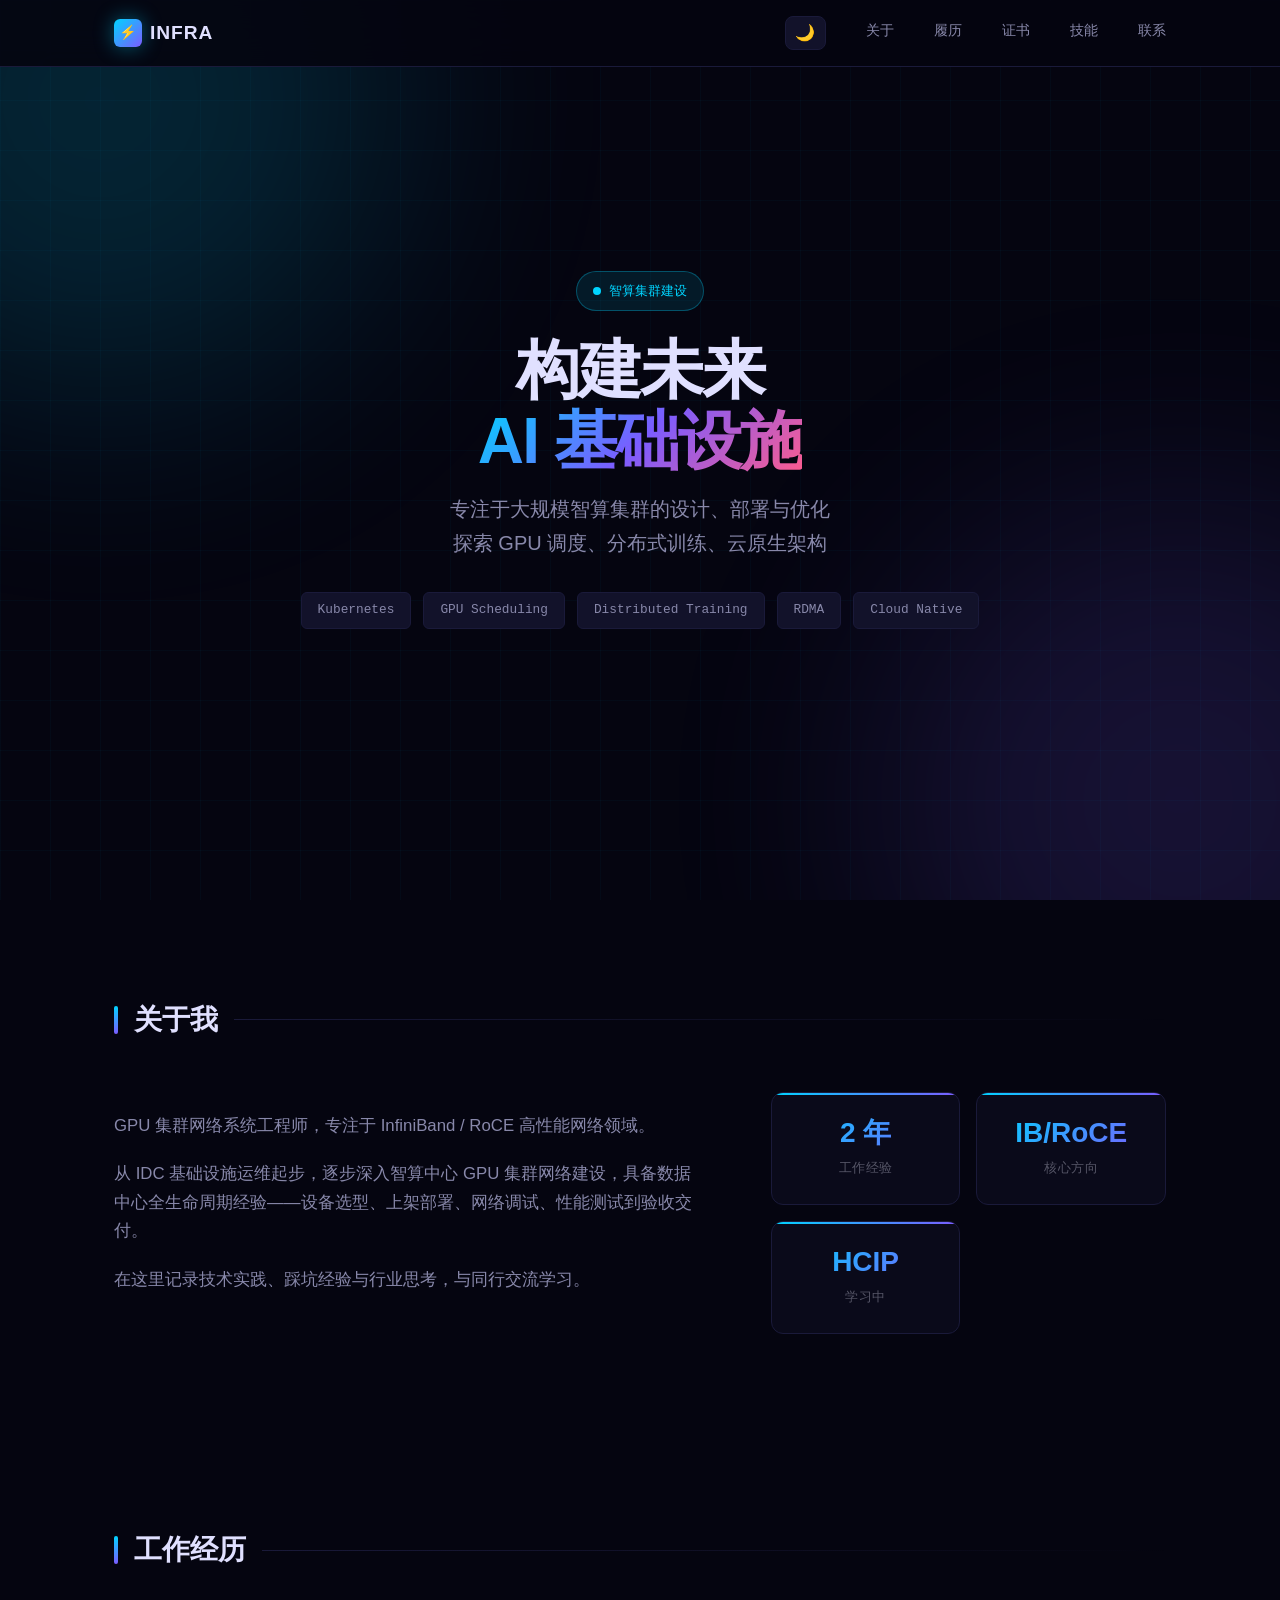
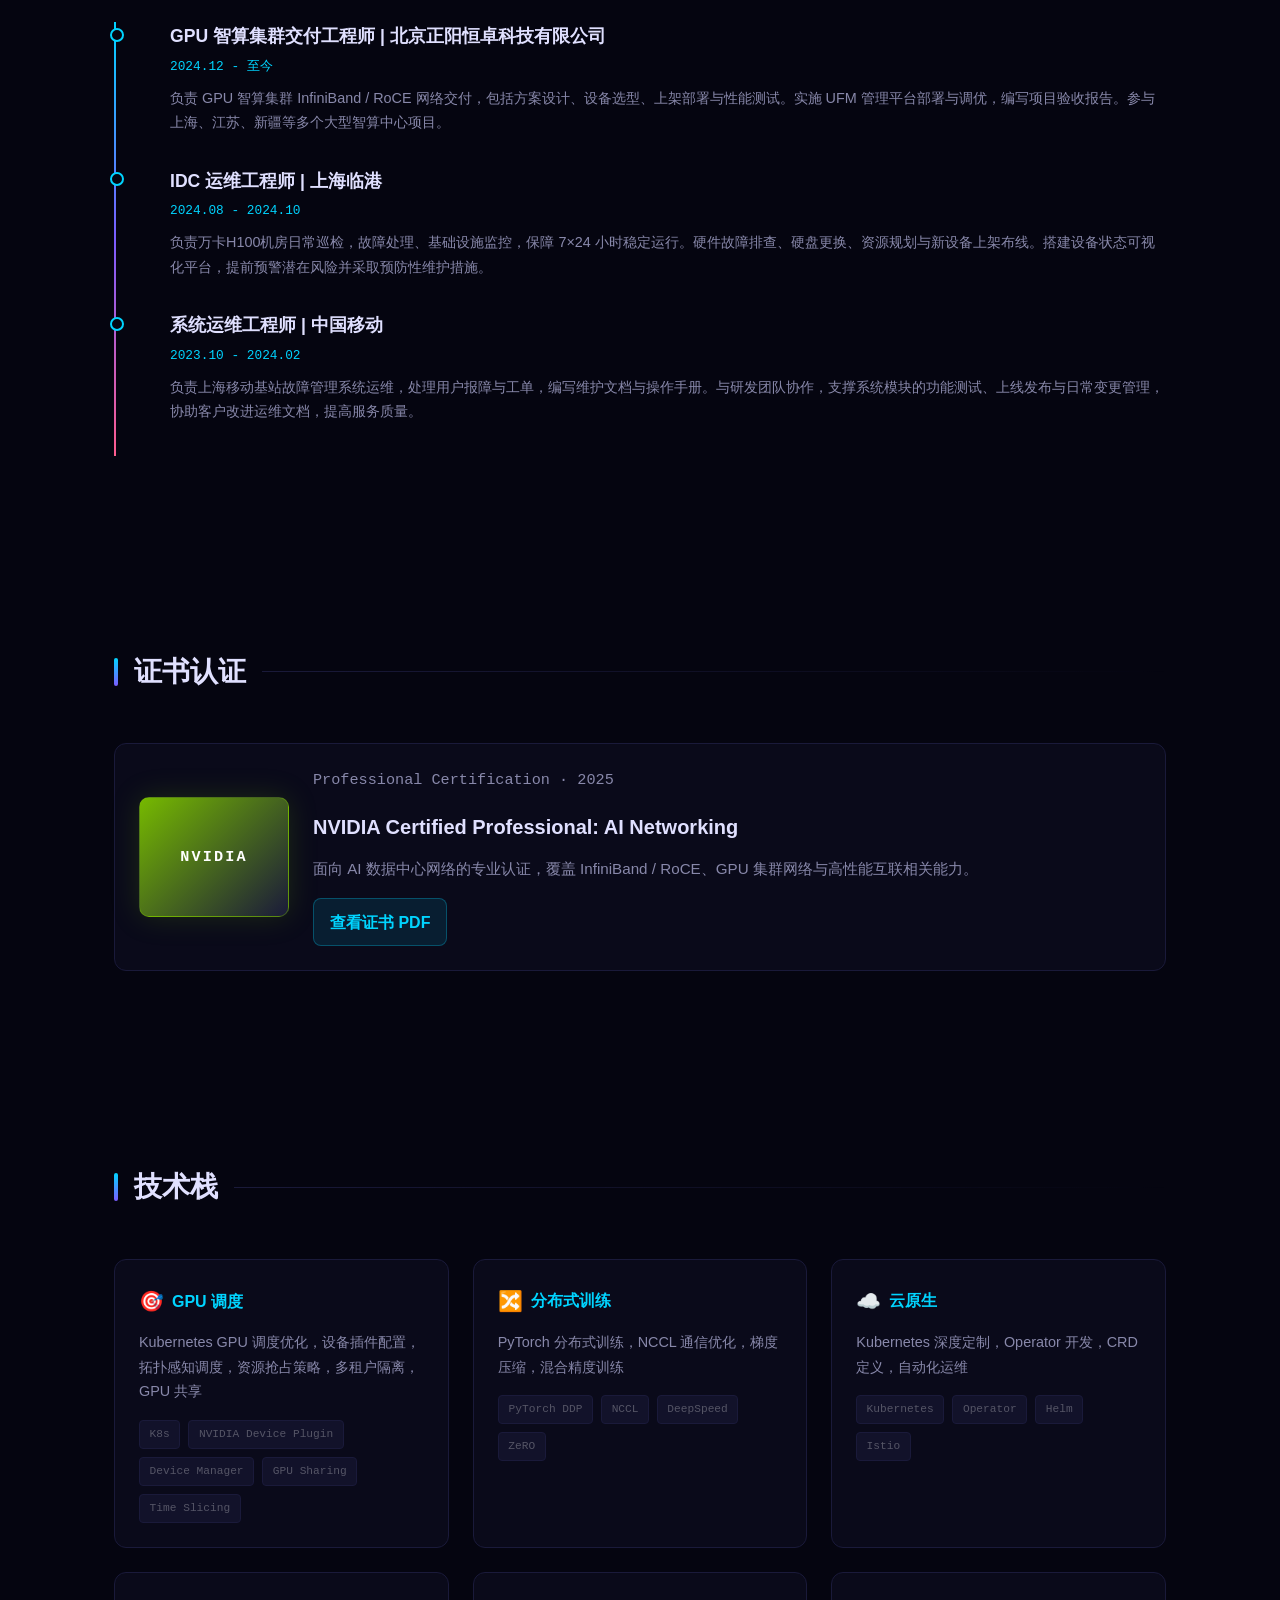
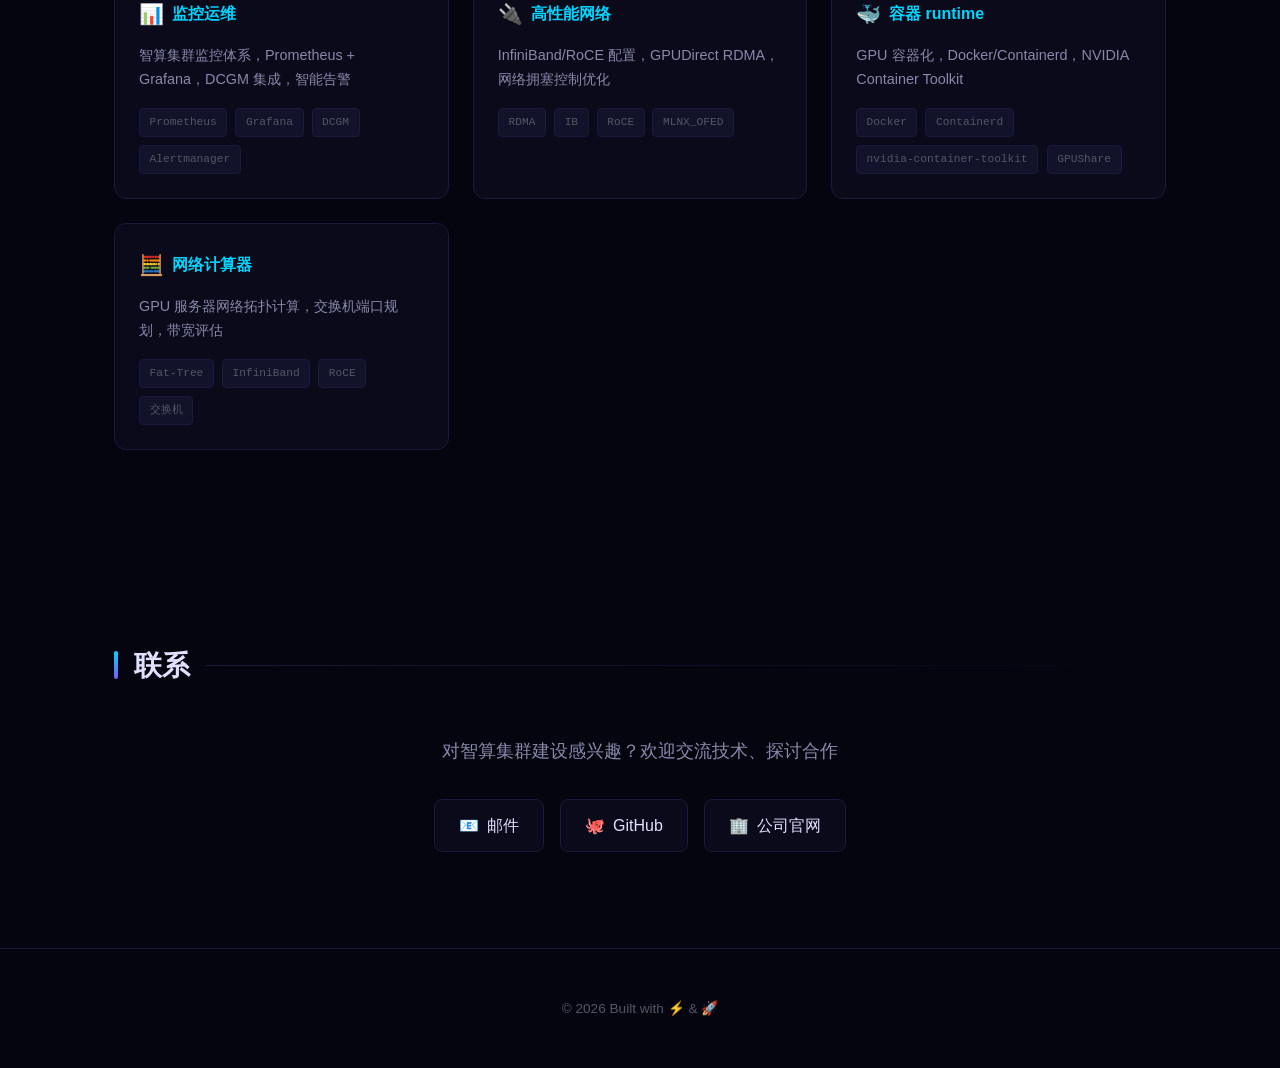
==== commit 99911a89: "feat: 添加 NVIDIA AI Networking 证书" ====
--- a/index.html
+++ b/index.html
@@ -19,6 +19,7 @@
                 <li><button id="theme-toggle" class="theme-btn" title="切换主题">🌙</button></li>
                 <li><a href="#about">关于</a></li>
                 <li><a href="#experience">履历</a></li>
+                <li><a href="#certifications">证书</a></li>
                 <li><a href="#skills">技能</a></li>
                 <li><a href="#contact">联系</a></li>
             </ul>
@@ -100,6 +101,25 @@
             </div>
         </section>
 
+        <section id="certifications" class="section">
+            <div class="container">
+                <h2 class="section-title">证书认证</h2>
+                <div class="cert-grid">
+                    <article class="cert-card">
+                        <div class="cert-badge">
+                            <span>NVIDIA</span>
+                        </div>
+                        <div class="cert-content">
+                            <p class="cert-meta">Professional Certification · 2025</p>
+                            <h3>NVIDIA Certified Professional: AI Networking</h3>
+                            <p>面向 AI 数据中心网络的专业认证，覆盖 InfiniBand / RoCE、GPU 集群网络与高性能互联相关能力。</p>
+                            <a href="assets/certificates/nvidia-certified-professional-ai-networking-2025.pdf" target="_blank" class="cert-link">查看证书 PDF</a>
+                        </div>
+                    </article>
+                </div>
+            </div>
+        </section>
+
         <section id="skills" class="section">
             <div class="container">
                 <h2 class="section-title">技术栈</h2>
@@ -240,7 +260,7 @@
         });
     }, { threshold: 0.1 });
     
-    document.querySelectorAll('.section, .timeline-item, .skill-card, .stat, .contact-link').forEach(el => {
+    document.querySelectorAll('.section, .timeline-item, .skill-card, .stat, .cert-card, .contact-link').forEach(el => {
         el.classList.add('fade-in');
         observer.observe(el);
     });
--- a/css/style.css
+++ b/css/style.css
@@ -480,6 +480,84 @@
     font-size: 0.9rem;
 }
 
+/* === Certifications === */
+.cert-grid {
+    display: grid;
+    grid-template-columns: minmax(0, 1fr);
+    gap: 1.5rem;
+}
+
+.cert-card {
+    background: var(--bg-secondary);
+    border: 1px solid var(--border);
+    border-radius: 12px;
+    padding: 1.5rem;
+    display: grid;
+    grid-template-columns: 150px minmax(0, 1fr);
+    gap: 1.5rem;
+    align-items: center;
+    transition: all 0.3s;
+}
+
+.cert-card:hover {
+    border-color: var(--accent);
+    box-shadow: 0 10px 40px rgba(0, 212, 255, 0.12);
+    transform: translateY(-4px);
+}
+
+.cert-badge {
+    min-height: 120px;
+    border-radius: 10px;
+    background: linear-gradient(135deg, #76b900, #1a1a3a);
+    border: 1px solid rgba(118, 185, 0, 0.4);
+    display: flex;
+    align-items: center;
+    justify-content: center;
+    box-shadow: 0 0 30px rgba(118, 185, 0, 0.18);
+}
+
+.cert-badge span {
+    color: #fff;
+    font-family: var(--font-mono);
+    font-size: 0.95rem;
+    font-weight: 800;
+    letter-spacing: 0.14em;
+}
+
+.cert-meta {
+    color: var(--accent);
+    font-family: var(--font-mono);
+    font-size: 0.75rem;
+    margin-bottom: 0.5rem;
+}
+
+.cert-content h3 {
+    font-size: 1.25rem;
+    margin-bottom: 0.75rem;
+}
+
+.cert-content p {
+    color: var(--text-secondary);
+    font-size: 0.95rem;
+    margin-bottom: 1rem;
+}
+
+.cert-link {
+    display: inline-flex;
+    align-items: center;
+    padding: 0.6rem 1rem;
+    background: var(--accent-dim);
+    border: 1px solid rgba(0, 212, 255, 0.28);
+    border-radius: 8px;
+    color: var(--accent);
+    font-weight: 600;
+}
+
+.cert-link:hover {
+    border-color: var(--accent);
+    background: rgba(0, 212, 255, 0.16);
+}
+
 /* === Skills === */
 .skills-grid {
     display: grid;
@@ -606,6 +684,14 @@
         grid-template-columns: repeat(auto-fit, minmax(140px, 1fr));
         gap: 1rem;
     }
+
+    .cert-card {
+        grid-template-columns: 1fr;
+    }
+
+    .cert-badge {
+        min-height: 92px;
+    }
     
     .hero h1 {
         font-size: 2.25rem;
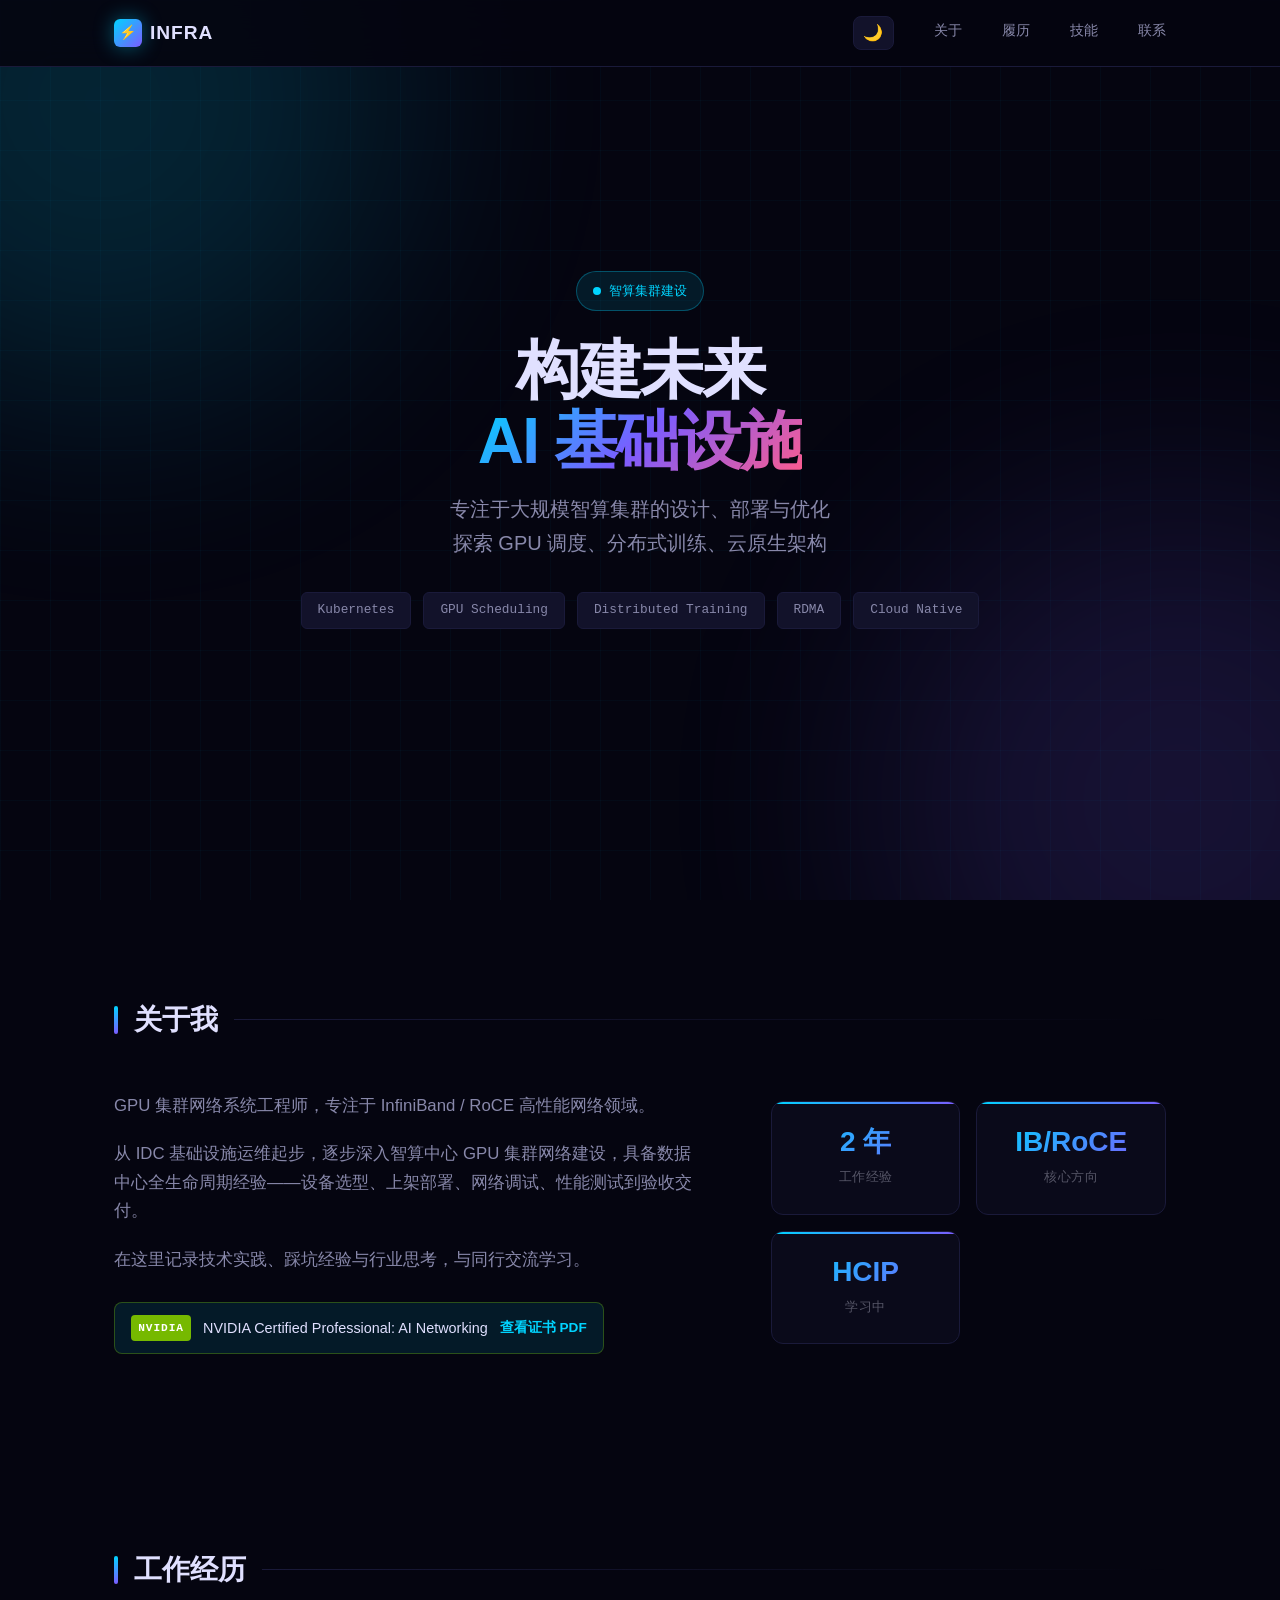
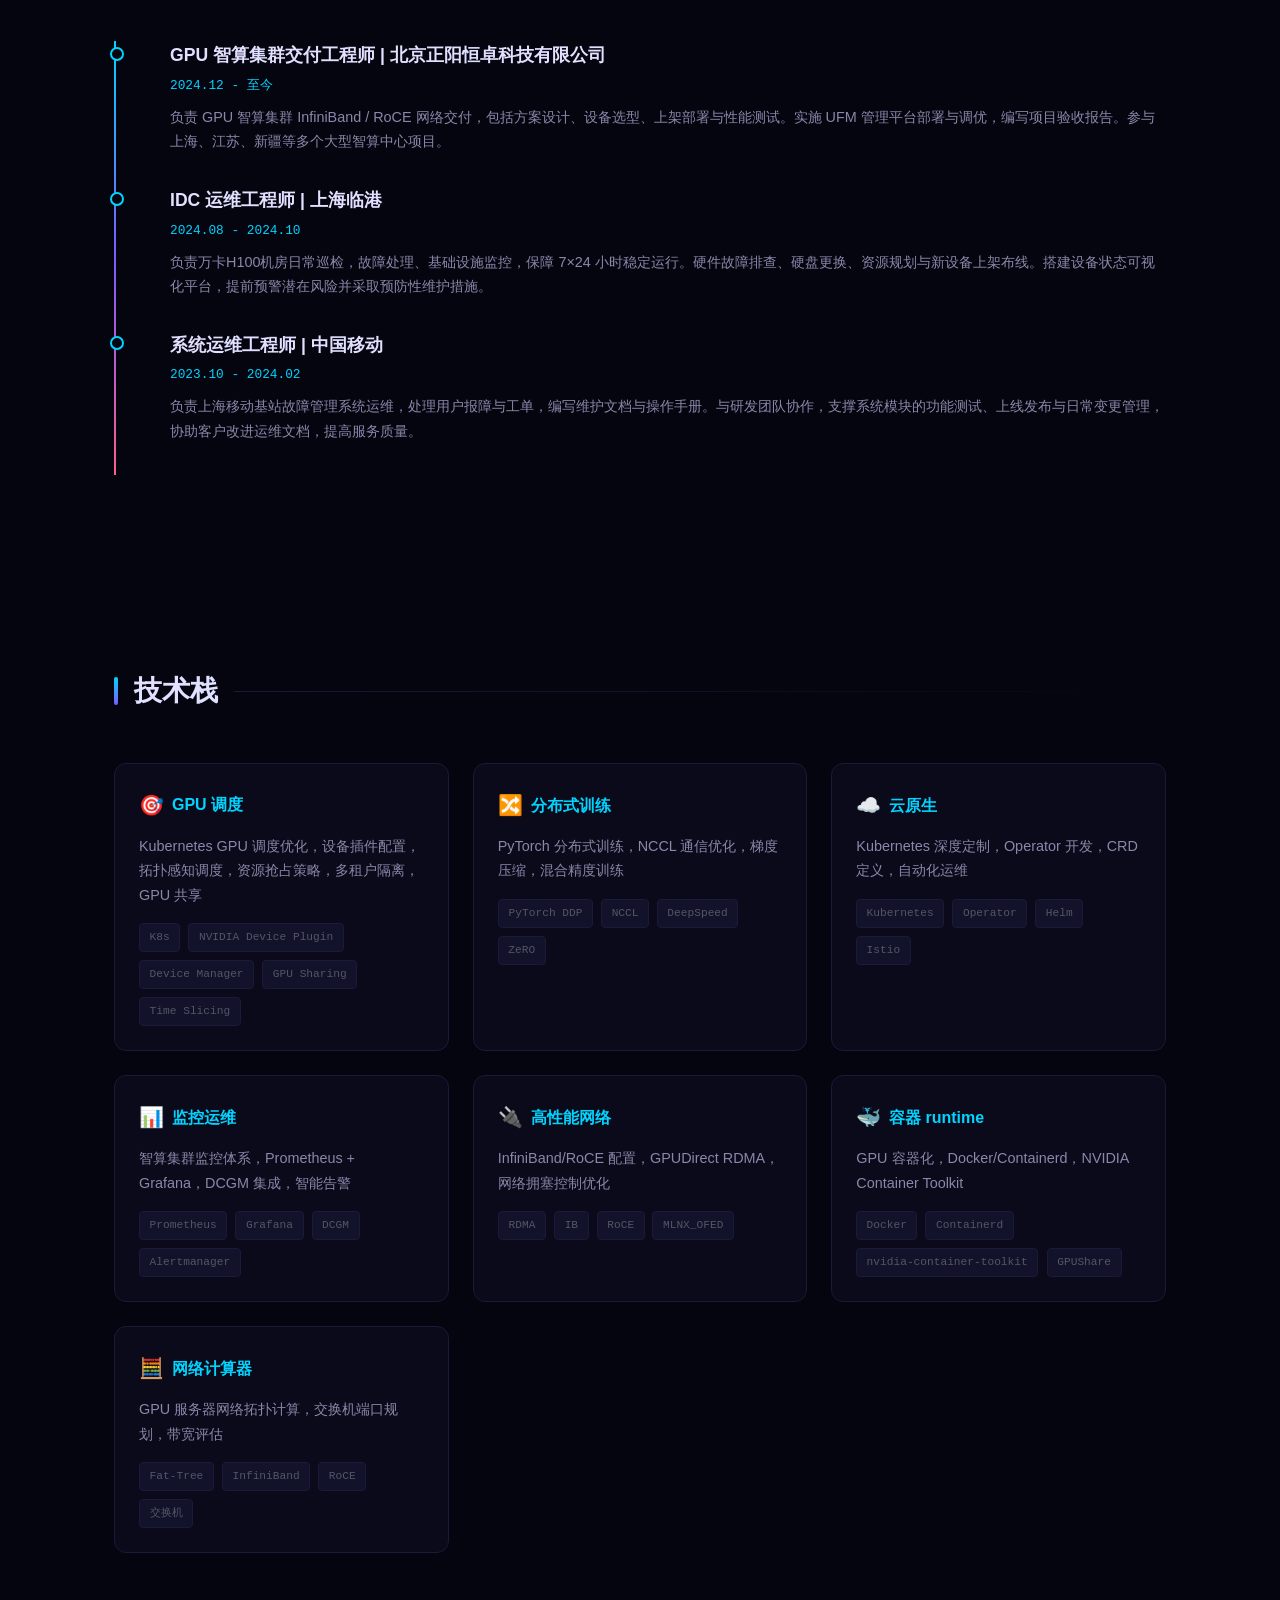
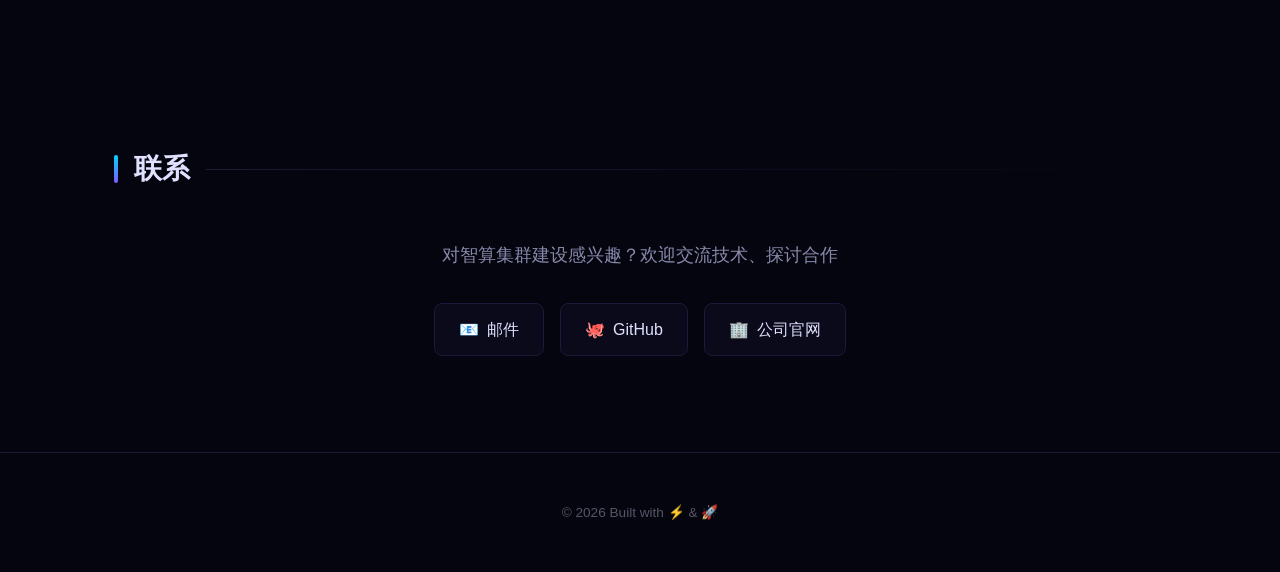
==== commit dd2775d0: "refactor: 将证书并入关于我模块" ====
--- a/index.html
+++ b/index.html
@@ -19,7 +19,6 @@
                 <li><button id="theme-toggle" class="theme-btn" title="切换主题">🌙</button></li>
                 <li><a href="#about">关于</a></li>
                 <li><a href="#experience">履历</a></li>
-                <li><a href="#certifications">证书</a></li>
                 <li><a href="#skills">技能</a></li>
                 <li><a href="#contact">联系</a></li>
             </ul>
@@ -59,6 +58,10 @@
                         <p>GPU 集群网络系统工程师，专注于 InfiniBand / RoCE 高性能网络领域。</p>
                         <p>从 IDC 基础设施运维起步，逐步深入智算中心 GPU 集群网络建设，具备数据中心全生命周期经验——设备选型、上架部署、网络调试、性能测试到验收交付。</p>
                         <p>在这里记录技术实践、踩坑经验与行业思考，与同行交流学习。</p>
+                        <a href="assets/certificates/nvidia-certified-professional-ai-networking-2025.pdf" target="_blank" class="about-cert-link">
+                            <span>NVIDIA Certified Professional: AI Networking</span>
+                            <strong>查看证书 PDF</strong>
+                        </a>
                     </div>
                     <div class="about-stats">
                         <div class="stat">
@@ -97,25 +100,6 @@
                         <div class="time">2023.10 - 2024.02</div>
                         <p>负责上海移动基站故障管理系统运维，处理用户报障与工单，编写维护文档与操作手册。与研发团队协作，支撑系统模块的功能测试、上线发布与日常变更管理，协助客户改进运维文档，提高服务质量。</p>
                     </div>
-                </div>
-            </div>
-        </section>
-
-        <section id="certifications" class="section">
-            <div class="container">
-                <h2 class="section-title">证书认证</h2>
-                <div class="cert-grid">
-                    <article class="cert-card">
-                        <div class="cert-badge">
-                            <span>NVIDIA</span>
-                        </div>
-                        <div class="cert-content">
-                            <p class="cert-meta">Professional Certification · 2025</p>
-                            <h3>NVIDIA Certified Professional: AI Networking</h3>
-                            <p>面向 AI 数据中心网络的专业认证，覆盖 InfiniBand / RoCE、GPU 集群网络与高性能互联相关能力。</p>
-                            <a href="assets/certificates/nvidia-certified-professional-ai-networking-2025.pdf" target="_blank" class="cert-link">查看证书 PDF</a>
-                        </div>
-                    </article>
                 </div>
             </div>
         </section>
@@ -260,7 +244,7 @@
         });
     }, { threshold: 0.1 });
     
-    document.querySelectorAll('.section, .timeline-item, .skill-card, .stat, .cert-card, .contact-link').forEach(el => {
+    document.querySelectorAll('.section, .timeline-item, .skill-card, .stat, .about-cert-link, .contact-link').forEach(el => {
         el.classList.add('fade-in');
         observer.observe(el);
     });
--- a/css/style.css
+++ b/css/style.css
@@ -427,6 +427,47 @@
     white-space: nowrap;
 }
 
+.about-cert-link {
+    display: inline-flex;
+    flex-wrap: wrap;
+    align-items: center;
+    gap: 0.5rem 0.75rem;
+    margin-top: 0.5rem;
+    padding: 0.75rem 1rem;
+    background: var(--accent-dim);
+    border: 1px solid rgba(118, 185, 0, 0.35);
+    border-radius: 8px;
+    color: var(--text-primary);
+    font-size: 0.9rem;
+}
+
+.about-cert-link::before {
+    content: 'NVIDIA';
+    padding: 0.2rem 0.45rem;
+    background: #76b900;
+    border-radius: 4px;
+    color: #fff;
+    font-family: var(--font-mono);
+    font-size: 0.7rem;
+    font-weight: 800;
+    letter-spacing: 0.08em;
+}
+
+.about-cert-link span {
+    color: var(--text-primary);
+}
+
+.about-cert-link strong {
+    color: var(--accent);
+    font-size: 0.85rem;
+}
+
+.about-cert-link:hover {
+    border-color: #76b900;
+    box-shadow: 0 0 20px rgba(118, 185, 0, 0.15);
+    transform: translateY(-2px);
+}
+
 /* === Timeline === */
 .timeline {
     position: relative;
@@ -478,84 +519,6 @@
 .timeline-item p {
     color: var(--text-secondary);
     font-size: 0.9rem;
-}
-
-/* === Certifications === */
-.cert-grid {
-    display: grid;
-    grid-template-columns: minmax(0, 1fr);
-    gap: 1.5rem;
-}
-
-.cert-card {
-    background: var(--bg-secondary);
-    border: 1px solid var(--border);
-    border-radius: 12px;
-    padding: 1.5rem;
-    display: grid;
-    grid-template-columns: 150px minmax(0, 1fr);
-    gap: 1.5rem;
-    align-items: center;
-    transition: all 0.3s;
-}
-
-.cert-card:hover {
-    border-color: var(--accent);
-    box-shadow: 0 10px 40px rgba(0, 212, 255, 0.12);
-    transform: translateY(-4px);
-}
-
-.cert-badge {
-    min-height: 120px;
-    border-radius: 10px;
-    background: linear-gradient(135deg, #76b900, #1a1a3a);
-    border: 1px solid rgba(118, 185, 0, 0.4);
-    display: flex;
-    align-items: center;
-    justify-content: center;
-    box-shadow: 0 0 30px rgba(118, 185, 0, 0.18);
-}
-
-.cert-badge span {
-    color: #fff;
-    font-family: var(--font-mono);
-    font-size: 0.95rem;
-    font-weight: 800;
-    letter-spacing: 0.14em;
-}
-
-.cert-meta {
-    color: var(--accent);
-    font-family: var(--font-mono);
-    font-size: 0.75rem;
-    margin-bottom: 0.5rem;
-}
-
-.cert-content h3 {
-    font-size: 1.25rem;
-    margin-bottom: 0.75rem;
-}
-
-.cert-content p {
-    color: var(--text-secondary);
-    font-size: 0.95rem;
-    margin-bottom: 1rem;
-}
-
-.cert-link {
-    display: inline-flex;
-    align-items: center;
-    padding: 0.6rem 1rem;
-    background: var(--accent-dim);
-    border: 1px solid rgba(0, 212, 255, 0.28);
-    border-radius: 8px;
-    color: var(--accent);
-    font-weight: 600;
-}
-
-.cert-link:hover {
-    border-color: var(--accent);
-    background: rgba(0, 212, 255, 0.16);
 }
 
 /* === Skills === */
@@ -685,12 +648,8 @@
         gap: 1rem;
     }
 
-    .cert-card {
-        grid-template-columns: 1fr;
-    }
-
-    .cert-badge {
-        min-height: 92px;
+    .about-cert-link {
+        display: flex;
     }
     
     .hero h1 {
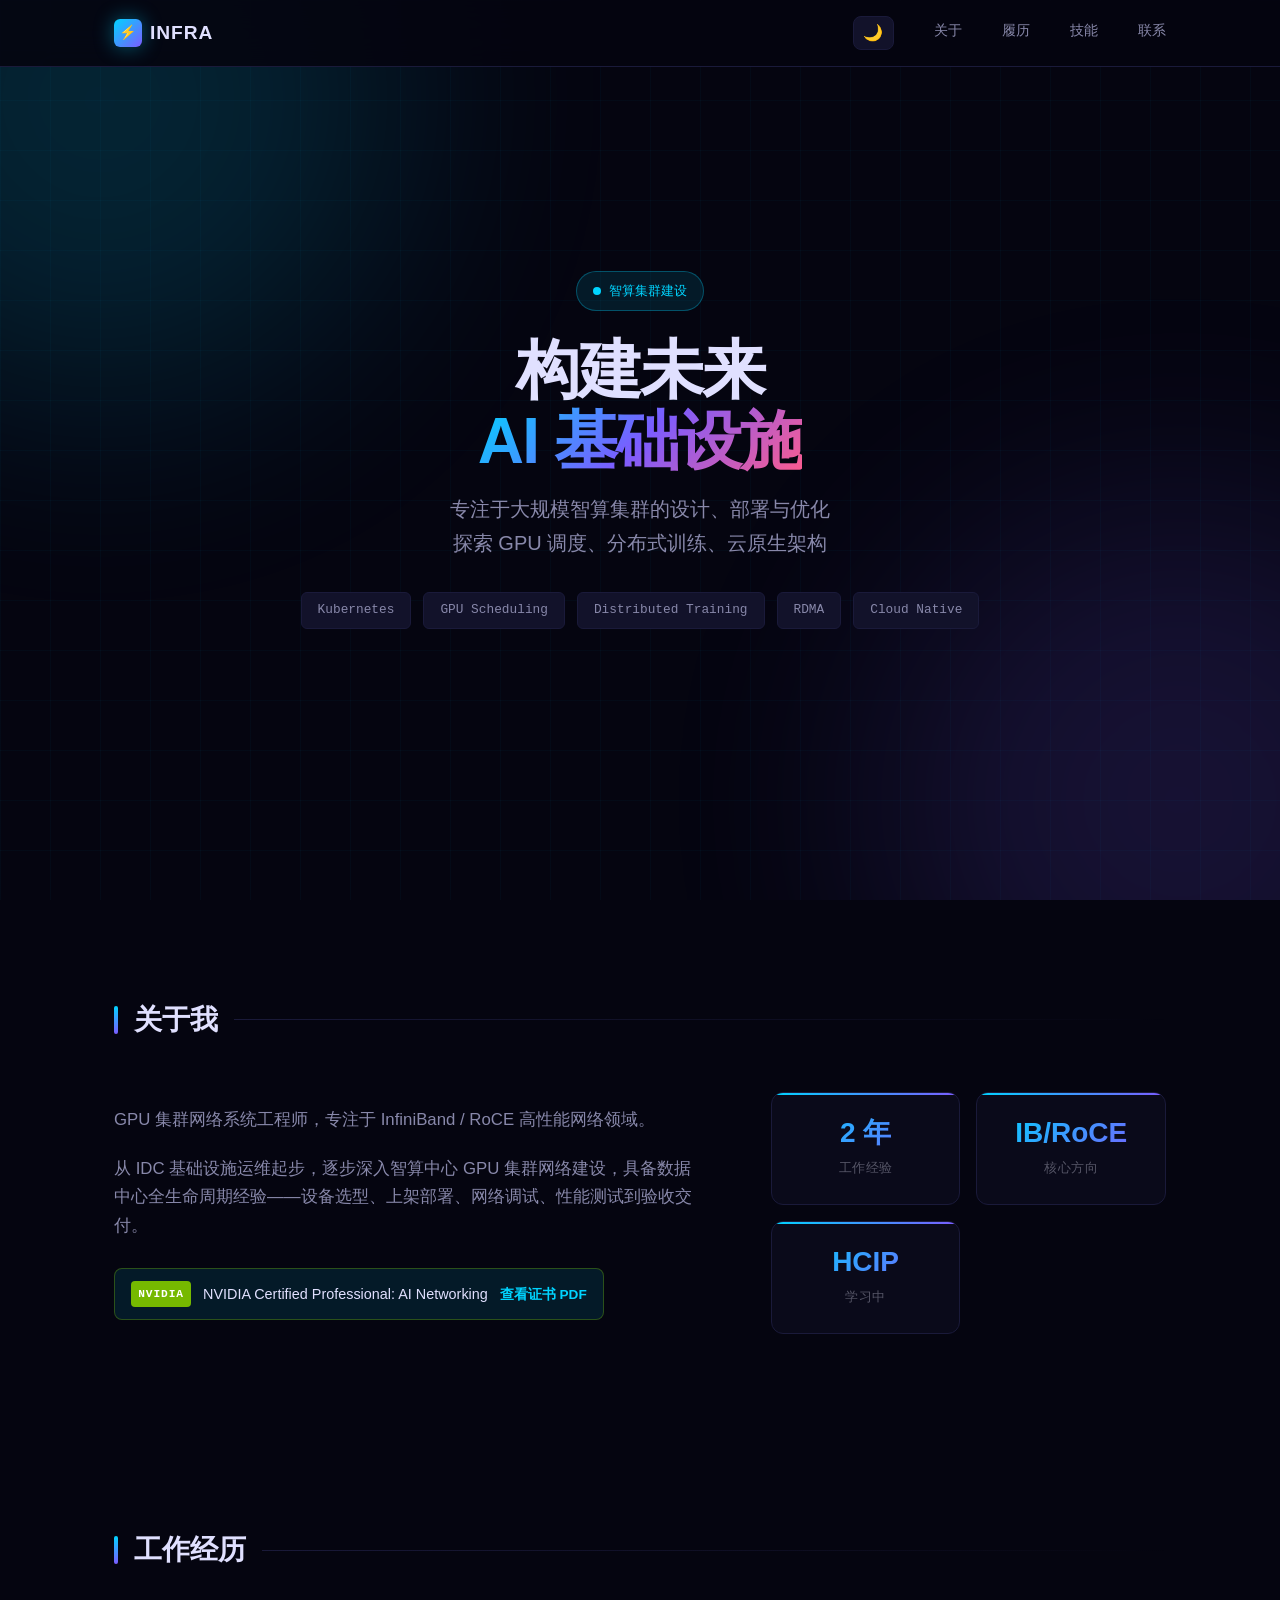
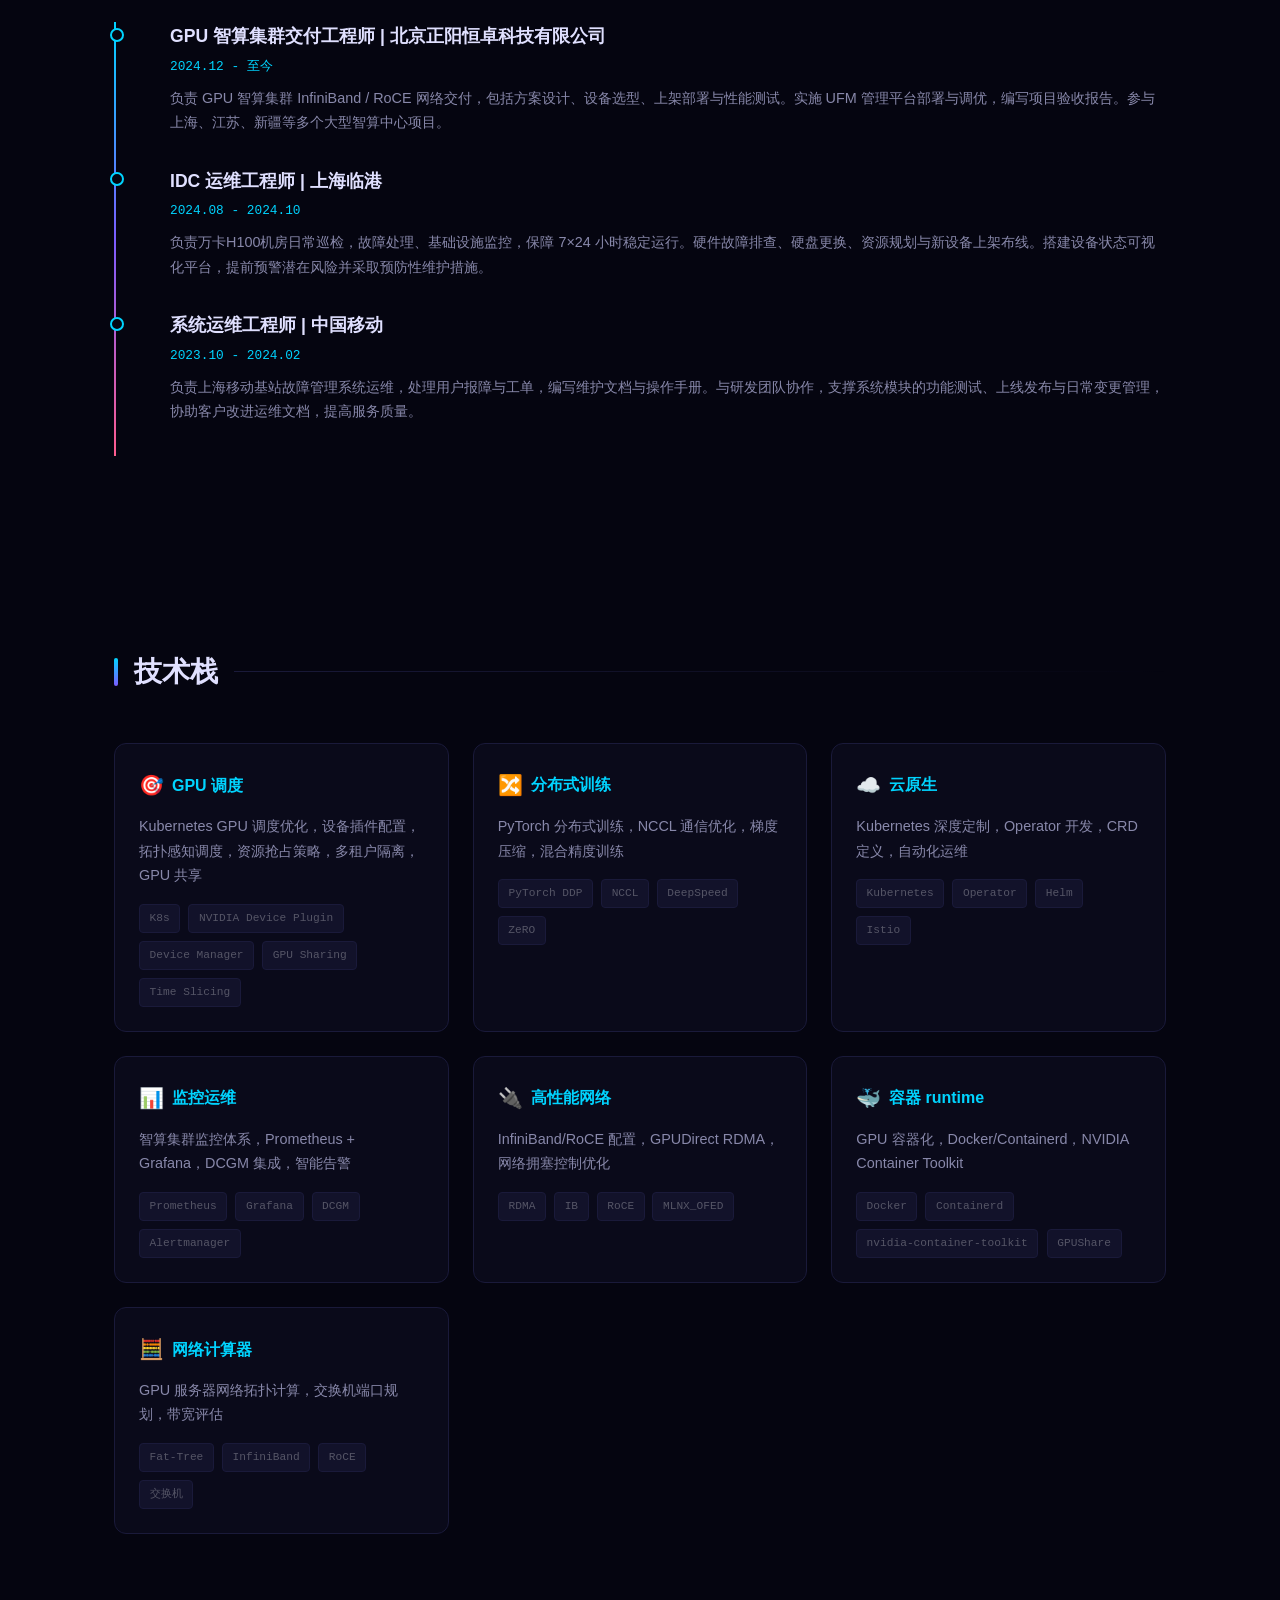
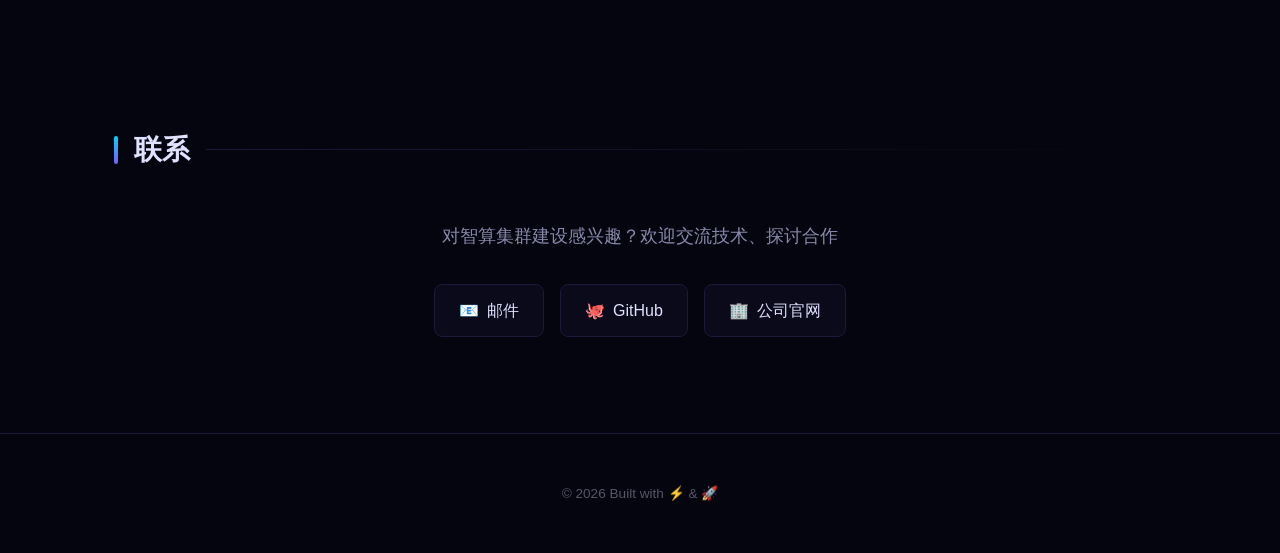
==== commit 1eb7fb2a: "删除关于我冗余描述" ====
--- a/index.html
+++ b/index.html
@@ -57,7 +57,6 @@
                     <div class="about-text">
                         <p>GPU 集群网络系统工程师，专注于 InfiniBand / RoCE 高性能网络领域。</p>
                         <p>从 IDC 基础设施运维起步，逐步深入智算中心 GPU 集群网络建设，具备数据中心全生命周期经验——设备选型、上架部署、网络调试、性能测试到验收交付。</p>
-                        <p>在这里记录技术实践、踩坑经验与行业思考，与同行交流学习。</p>
                         <a href="assets/certificates/nvidia-certified-professional-ai-networking-2025.pdf" target="_blank" class="about-cert-link">
                             <span>NVIDIA Certified Professional: AI Networking</span>
                             <strong>查看证书 PDF</strong>
